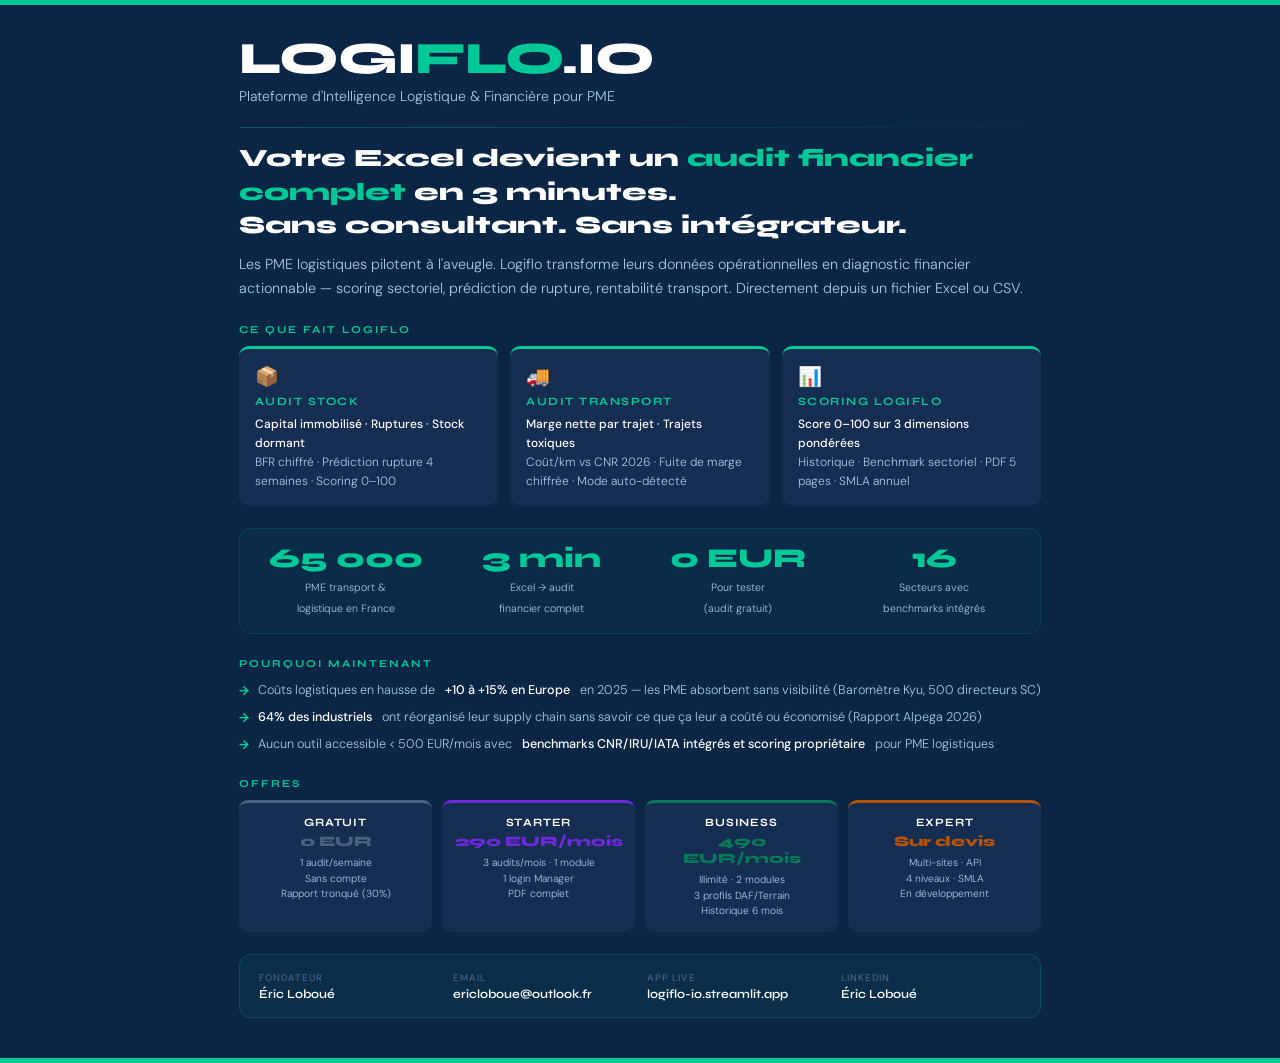
==== index.html @ 4c6eebfb "Create index.html" ====
<!DOCTYPE html>
<html lang="fr">
<head>
<meta charset="UTF-8">
<meta name="viewport" content="width=device-width, initial-scale=1.0">
<title>Logiflo.io — Intelligence Logistique pour PME</title>
<link href="https://fonts.googleapis.com/css2?family=Syne:wght@400;600;700;800&family=DM+Sans:wght@300;400;500&display=swap" rel="stylesheet">
<style>
*,*::before,*::after{box-sizing:border-box;margin:0;padding:0}
:root{--navy:#0B2545;--navy3:#162d52;--green:#00C896;--slate:#4A6080;--light:#A8C8E8;--gold:#B45309;--purple:#6D28D9;--teal:#047857;--white:#fff}
html{font-size:16px;-webkit-text-size-adjust:100%}
body{font-family:'DM Sans',sans-serif;background:var(--navy);color:var(--white);overflow-x:hidden;min-height:100vh}
.topbar,.bottombar{background:var(--green);height:5px;width:100%}
.page{width:100%;max-width:860px;margin:0 auto;padding:clamp(1rem,4vw,2rem) clamp(1rem,4vw,1.8rem) clamp(1.5rem,5vw,2.5rem)}
header{display:flex;align-items:flex-start;justify-content:space-between;flex-wrap:wrap;gap:.8rem;margin-bottom:1.4rem}
.logo{font-family:'Syne',sans-serif;font-weight:800;font-size:clamp(1.8rem,6vw,2.8rem);line-height:1;letter-spacing:-1px}
.logo span{color:var(--green)}
.tagline{font-size:clamp(.72rem,2vw,.88rem);color:var(--light);margin-top:.3rem;font-weight:300}
.divider{height:1px;background:linear-gradient(90deg,var(--green),transparent);margin:.9rem 0;opacity:.35}
.hero{margin-bottom:1.4rem}
.hero h1{font-family:'Syne',sans-serif;font-weight:800;font-size:clamp(1.05rem,3vw,1.55rem);line-height:1.35;margin-bottom:.55rem}
.hero h1 em{font-style:normal;color:var(--green)}
.hero p{font-size:clamp(.78rem,1.8vw,.9rem);color:var(--light);line-height:1.7;font-weight:300}
.stitle{font-family:'Syne',sans-serif;font-weight:700;font-size:.66rem;letter-spacing:2px;text-transform:uppercase;color:var(--green);margin-bottom:.65rem}
.modules{display:grid;grid-template-columns:repeat(3,1fr);gap:.75rem;margin-bottom:1.4rem}
@media(max-width:560px){.modules{grid-template-columns:1fr}}
.mod{background:var(--navy3);border-radius:10px;padding:.9rem 1rem;border-top:3px solid var(--green);min-width:0}
.mod-icon{font-size:1.2rem;margin-bottom:.4rem;display:block}
.mod-title{font-family:'Syne',sans-serif;font-weight:700;font-size:.7rem;letter-spacing:1.5px;text-transform:uppercase;color:var(--green);margin-bottom:.4rem}
.mod-desc{font-size:.75rem;color:var(--light);line-height:1.6;font-weight:300}
.mod-desc strong{color:var(--white);font-weight:500}
.kpis{display:grid;grid-template-columns:repeat(4,1fr);gap:.6rem;margin-bottom:1.4rem;background:rgba(0,200,150,.04);border:1px solid rgba(0,200,150,.12);border-radius:12px;padding:1rem .8rem}
@media(max-width:480px){.kpis{grid-template-columns:repeat(2,1fr)}}
.kpi{text-align:center;min-width:0}
.kpi-v{font-family:'Syne',sans-serif;font-weight:800;font-size:clamp(1.1rem,3.5vw,1.7rem);color:var(--green);line-height:1;display:block;margin-bottom:.2rem}
.kpi-l{font-size:.66rem;color:var(--light);line-height:1.4;font-weight:300}
.why{margin-bottom:1.4rem}
.why-list{list-style:none;display:flex;flex-direction:column;gap:.4rem}
.why-list li{display:flex;gap:.6rem;align-items:flex-start;font-size:.79rem;color:var(--light);line-height:1.55;font-weight:300}
.why-list li::before{content:'→';color:var(--green);font-weight:700;flex-shrink:0;margin-top:.05rem}
.why-list strong{color:var(--white);font-weight:500}
.plans{display:grid;grid-template-columns:repeat(4,1fr);gap:.6rem;margin-bottom:1.4rem}
@media(max-width:560px){.plans{grid-template-columns:repeat(2,1fr)}}
.plan{background:var(--navy3);border-radius:9px;padding:.85rem .75rem;text-align:center;border-top:3px solid currentColor;min-width:0}
.plan.free{color:var(--slate)}.plan.start{color:var(--purple)}.plan.biz{color:var(--teal)}.plan.expert{color:var(--gold)}
.plan-name{font-family:'Syne',sans-serif;font-weight:700;font-size:.7rem;letter-spacing:.8px;text-transform:uppercase;color:var(--white);margin-bottom:.2rem}
.plan-price{font-family:'Syne',sans-serif;font-weight:800;font-size:clamp(.8rem,2vw,.9rem);margin-bottom:.35rem}
.plan-desc{font-size:.64rem;color:var(--light);line-height:1.5;font-weight:300}
.contact{background:rgba(0,200,150,.06);border:1px solid rgba(0,200,150,.18);border-radius:12px;padding:1rem 1.2rem;display:grid;grid-template-columns:repeat(auto-fit,minmax(140px,1fr));gap:.6rem .9rem}
.contact-label{font-size:.6rem;color:var(--slate);text-transform:uppercase;letter-spacing:1px;margin-bottom:.15rem;font-weight:500}
.contact-val{font-family:'Syne',sans-serif;font-weight:600;font-size:.77rem;color:var(--white);word-break:break-word}
.contact-val a{color:var(--white);text-decoration:none}
.contact-val a:hover{color:var(--green);text-decoration:underline}
@media print{body{background:#0B2545!important;-webkit-print-color-adjust:exact;print-color-adjust:exact}.page{padding:.8rem 1rem 1rem}.modules{grid-template-columns:repeat(3,1fr)!important}.plans{grid-template-columns:repeat(4,1fr)!important}.kpis{grid-template-columns:repeat(4,1fr)!important}}
</style>
</head>
<body>
<div class="topbar"></div>
<div class="page">
  <header>
    <div>
      <div class="logo">LOGI<span>FLO</span>.IO</div>
      <div class="tagline">Plateforme d'Intelligence Logistique &amp; Financière pour PME</div>
    </div>
  </header>
  <div class="divider"></div>
  <div class="hero">
    <h1>Votre Excel devient un <em>audit financier complet</em> en 3 minutes.<br>Sans consultant. Sans intégrateur.</h1>
    <p>Les PME logistiques pilotent à l'aveugle. Logiflo transforme leurs données opérationnelles en diagnostic financier actionnable — scoring sectoriel, prédiction de rupture, rentabilité transport. Directement depuis un fichier Excel ou CSV.</p>
  </div>
  <div class="stitle">Ce que fait Logiflo</div>
  <div class="modules">
    <div class="mod"><span class="mod-icon">📦</span><div class="mod-title">Audit Stock</div><div class="mod-desc"><strong>Capital immobilisé · Ruptures · Stock dormant</strong><br>BFR chiffré · Prédiction rupture 4 semaines · Scoring 0–100</div></div>
    <div class="mod"><span class="mod-icon">🚚</span><div class="mod-title">Audit Transport</div><div class="mod-desc"><strong>Marge nette par trajet · Trajets toxiques</strong><br>Coût/km vs CNR 2026 · Fuite de marge chiffrée · Mode auto-détecté</div></div>
    <div class="mod"><span class="mod-icon">📊</span><div class="mod-title">Scoring Logiflo</div><div class="mod-desc"><strong>Score 0–100 sur 3 dimensions pondérées</strong><br>Historique · Benchmark sectoriel · PDF 5 pages · SMLA annuel</div></div>
  </div>
  <div class="kpis">
    <div class="kpi"><span class="kpi-v">65 000</span><span class="kpi-l">PME transport &amp;<br>logistique en France</span></div>
    <div class="kpi"><span class="kpi-v">3 min</span><span class="kpi-l">Excel → audit<br>financier complet</span></div>
    <div class="kpi"><span class="kpi-v">0 EUR</span><span class="kpi-l">Pour tester<br>(audit gratuit)</span></div>
    <div class="kpi"><span class="kpi-v">16</span><span class="kpi-l">Secteurs avec<br>benchmarks intégrés</span></div>
  </div>
  <div class="why">
    <div class="stitle">Pourquoi maintenant</div>
    <ul class="why-list">
      <li>Coûts logistiques en hausse de <strong>+10 à +15% en Europe</strong> en 2025 — les PME absorbent sans visibilité (Baromètre Kyu, 500 directeurs SC)</li>
      <li><strong>64% des industriels</strong> ont réorganisé leur supply chain sans savoir ce que ça leur a coûté ou économisé (Rapport Alpega 2026)</li>
      <li>Aucun outil accessible &lt; 500 EUR/mois avec <strong>benchmarks CNR/IRU/IATA intégrés et scoring propriétaire</strong> pour PME logistiques</li>
    </ul>
  </div>
  <div class="stitle">Offres</div>
  <div class="plans">
    <div class="plan free"><div class="plan-name">Gratuit</div><div class="plan-price">0 EUR</div><div class="plan-desc">1 audit/semaine<br>Sans compte<br>Rapport tronqué (30%)</div></div>
    <div class="plan start"><div class="plan-name">Starter</div><div class="plan-price">290 EUR/mois</div><div class="plan-desc">3 audits/mois · 1 module<br>1 login Manager<br>PDF complet</div></div>
    <div class="plan biz"><div class="plan-name">Business</div><div class="plan-price">490 EUR/mois</div><div class="plan-desc">Illimité · 2 modules<br>3 profils DAF/Terrain<br>Historique 6 mois</div></div>
    <div class="plan expert"><div class="plan-name">Expert</div><div class="plan-price">Sur devis</div><div class="plan-desc">Multi-sites · API<br>4 niveaux · SMLA<br>En développement</div></div>
  </div>
  <div class="contact">
    <div><div class="contact-label">Fondateur</div><div class="contact-val">Éric Loboué</div></div>
    <div><div class="contact-label">Email</div><div class="contact-val"><a href="mailto:ericloboue@outlook.fr">ericloboue@outlook.fr</a></div></div>
    <div><div class="contact-label">App live</div><div class="contact-val"><a href="https://logiflo-io.streamlit.app" target="_blank">logiflo-io.streamlit.app</a></div></div>
    <div><div class="contact-label">LinkedIn</div><div class="contact-val"><a href="https://linkedin.com/in/ericloboue" target="_blank">Éric Loboué</a></div></div>
  </div>
</div>
<div class="bottombar"></div>
</body>
</html>
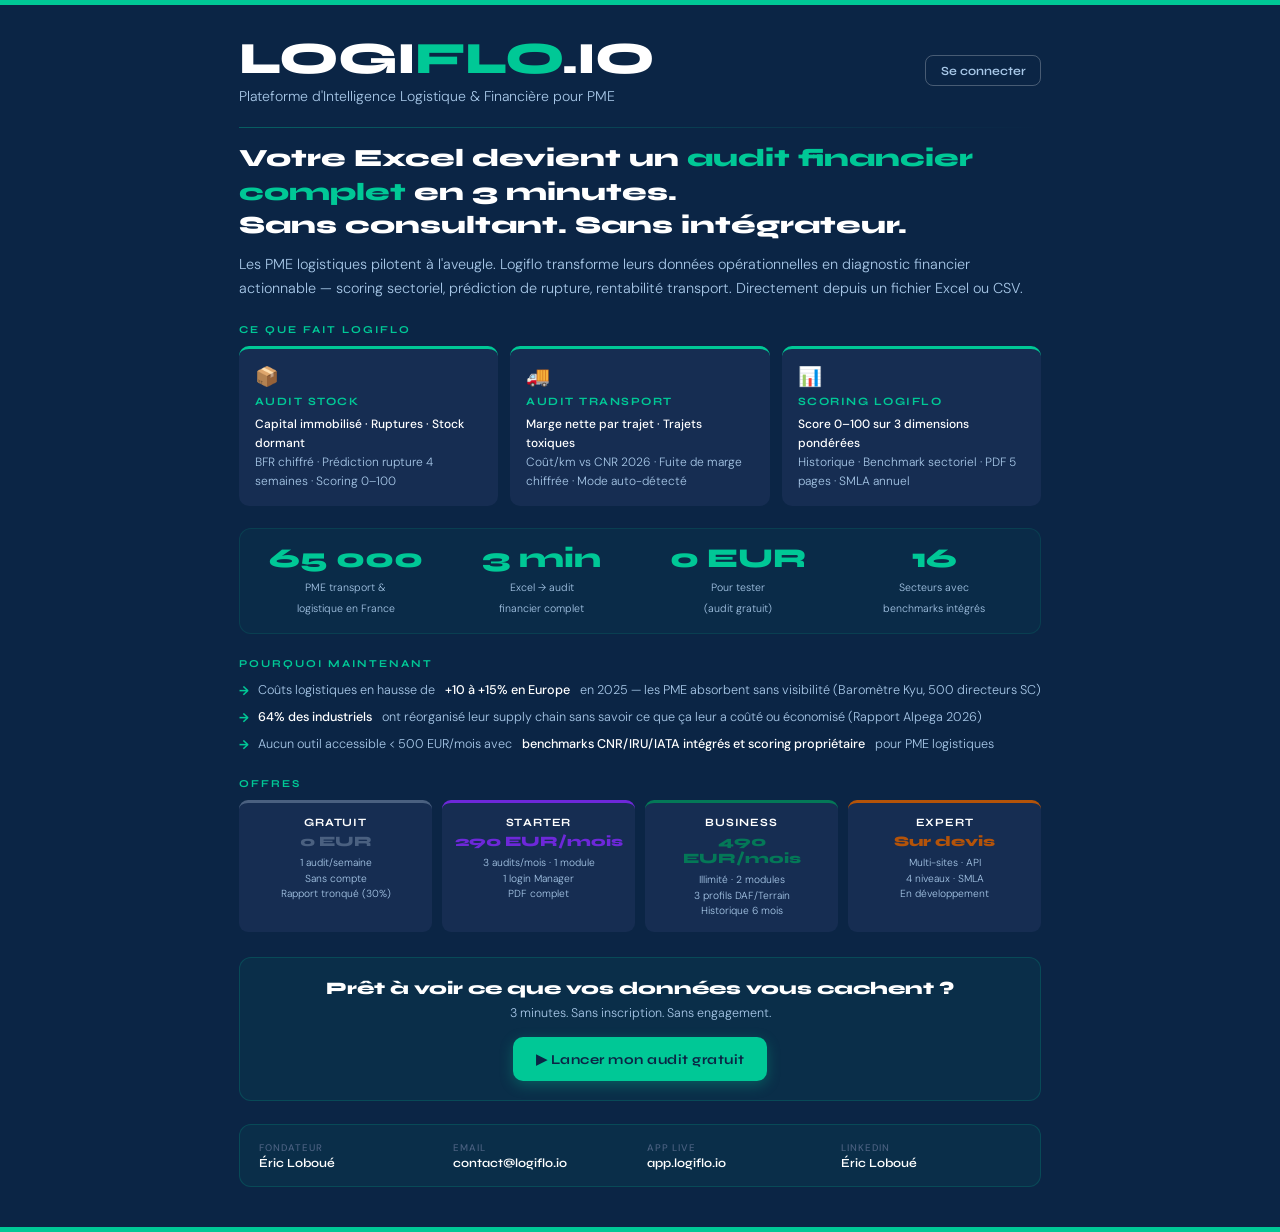
==== commit ca528bbc: "Update index.html" ====
--- a/index.html
+++ b/index.html
@@ -12,15 +12,21 @@
 body{font-family:'DM Sans',sans-serif;background:var(--navy);color:var(--white);overflow-x:hidden;min-height:100vh}
 .topbar,.bottombar{background:var(--green);height:5px;width:100%}
 .page{width:100%;max-width:860px;margin:0 auto;padding:clamp(1rem,4vw,2rem) clamp(1rem,4vw,1.8rem) clamp(1.5rem,5vw,2.5rem)}
-header{display:flex;align-items:flex-start;justify-content:space-between;flex-wrap:wrap;gap:.8rem;margin-bottom:1.4rem}
+header{display:flex;align-items:center;justify-content:space-between;flex-wrap:wrap;gap:.8rem;margin-bottom:1.4rem}
+.logo-block{display:flex;flex-direction:column}
 .logo{font-family:'Syne',sans-serif;font-weight:800;font-size:clamp(1.8rem,6vw,2.8rem);line-height:1;letter-spacing:-1px}
 .logo span{color:var(--green)}
 .tagline{font-size:clamp(.72rem,2vw,.88rem);color:var(--light);margin-top:.3rem;font-weight:300}
+.login-link{font-family:'Syne',sans-serif;font-weight:600;font-size:.78rem;color:var(--light);text-decoration:none;padding:.45rem .9rem;border:1px solid rgba(255,255,255,.25);border-radius:8px;transition:all .2s;white-space:nowrap;flex-shrink:0}
+.login-link:hover{background:var(--white);color:var(--navy);border-color:var(--white)}
 .divider{height:1px;background:linear-gradient(90deg,var(--green),transparent);margin:.9rem 0;opacity:.35}
 .hero{margin-bottom:1.4rem}
 .hero h1{font-family:'Syne',sans-serif;font-weight:800;font-size:clamp(1.05rem,3vw,1.55rem);line-height:1.35;margin-bottom:.55rem}
 .hero h1 em{font-style:normal;color:var(--green)}
 .hero p{font-size:clamp(.78rem,1.8vw,.9rem);color:var(--light);line-height:1.7;font-weight:300}
+.cta-btn{padding:.85rem 1.4rem;border-radius:10px;font-family:'Syne',sans-serif;font-weight:700;font-size:.85rem;text-align:center;text-decoration:none;letter-spacing:.5px;transition:transform .2s,box-shadow .2s;display:inline-flex;align-items:center;justify-content:center;gap:.4rem}
+.cta-primary{background:var(--green);color:var(--navy);box-shadow:0 4px 14px rgba(0,200,150,.3)}
+.cta-primary:hover{transform:translateY(-2px);box-shadow:0 6px 20px rgba(0,200,150,.45)}
 .stitle{font-family:'Syne',sans-serif;font-weight:700;font-size:.66rem;letter-spacing:2px;text-transform:uppercase;color:var(--green);margin-bottom:.65rem}
 .modules{display:grid;grid-template-columns:repeat(3,1fr);gap:.75rem;margin-bottom:1.4rem}
 @media(max-width:560px){.modules{grid-template-columns:1fr}}
@@ -46,22 +52,26 @@
 .plan-name{font-family:'Syne',sans-serif;font-weight:700;font-size:.7rem;letter-spacing:.8px;text-transform:uppercase;color:var(--white);margin-bottom:.2rem}
 .plan-price{font-family:'Syne',sans-serif;font-weight:800;font-size:clamp(.8rem,2vw,.9rem);margin-bottom:.35rem}
 .plan-desc{font-size:.64rem;color:var(--light);line-height:1.5;font-weight:300}
+.cta-bottom{text-align:center;margin:1.6rem 0 1.4rem;padding:1.2rem;background:rgba(0,200,150,.06);border:1px solid rgba(0,200,150,.18);border-radius:12px}
+.cta-bottom-title{font-family:'Syne',sans-serif;font-weight:800;font-size:1.1rem;color:var(--white);margin-bottom:.4rem}
+.cta-bottom-sub{font-size:.78rem;color:var(--light);margin-bottom:1rem;font-weight:300}
 .contact{background:rgba(0,200,150,.06);border:1px solid rgba(0,200,150,.18);border-radius:12px;padding:1rem 1.2rem;display:grid;grid-template-columns:repeat(auto-fit,minmax(140px,1fr));gap:.6rem .9rem}
 .contact-label{font-size:.6rem;color:var(--slate);text-transform:uppercase;letter-spacing:1px;margin-bottom:.15rem;font-weight:500}
 .contact-val{font-family:'Syne',sans-serif;font-weight:600;font-size:.77rem;color:var(--white);word-break:break-word}
 .contact-val a{color:var(--white);text-decoration:none}
 .contact-val a:hover{color:var(--green);text-decoration:underline}
-@media print{body{background:#0B2545!important;-webkit-print-color-adjust:exact;print-color-adjust:exact}.page{padding:.8rem 1rem 1rem}.modules{grid-template-columns:repeat(3,1fr)!important}.plans{grid-template-columns:repeat(4,1fr)!important}.kpis{grid-template-columns:repeat(4,1fr)!important}}
+@media print{body{background:#0B2545!important;-webkit-print-color-adjust:exact;print-color-adjust:exact}.page{padding:.8rem 1rem 1rem}.cta-bottom,.login-link{display:none}.modules{grid-template-columns:repeat(3,1fr)!important}.plans{grid-template-columns:repeat(4,1fr)!important}.kpis{grid-template-columns:repeat(4,1fr)!important}}
 </style>
 </head>
 <body>
 <div class="topbar"></div>
 <div class="page">
   <header>
-    <div>
+    <div class="logo-block">
       <div class="logo">LOGI<span>FLO</span>.IO</div>
       <div class="tagline">Plateforme d'Intelligence Logistique &amp; Financière pour PME</div>
     </div>
+    <a href="https://app.logiflo.io" class="login-link">Se connecter</a>
   </header>
   <div class="divider"></div>
   <div class="hero">
@@ -95,10 +105,15 @@
     <div class="plan biz"><div class="plan-name">Business</div><div class="plan-price">490 EUR/mois</div><div class="plan-desc">Illimité · 2 modules<br>3 profils DAF/Terrain<br>Historique 6 mois</div></div>
     <div class="plan expert"><div class="plan-name">Expert</div><div class="plan-price">Sur devis</div><div class="plan-desc">Multi-sites · API<br>4 niveaux · SMLA<br>En développement</div></div>
   </div>
+  <div class="cta-bottom">
+    <div class="cta-bottom-title">Prêt à voir ce que vos données vous cachent ?</div>
+    <div class="cta-bottom-sub">3 minutes. Sans inscription. Sans engagement.</div>
+    <a href="https://app.logiflo.io/?page=audit_gratuit" class="cta-btn cta-primary" style="display:inline-flex;min-width:240px;">▶ Lancer mon audit gratuit</a>
+  </div>
   <div class="contact">
     <div><div class="contact-label">Fondateur</div><div class="contact-val">Éric Loboué</div></div>
-    <div><div class="contact-label">Email</div><div class="contact-val"><a href="mailto:ericloboue@outlook.fr">ericloboue@outlook.fr</a></div></div>
-    <div><div class="contact-label">App live</div><div class="contact-val"><a href="https://logiflo-io.streamlit.app" target="_blank">logiflo-io.streamlit.app</a></div></div>
+    <div><div class="contact-label">Email</div><div class="contact-val"><a href="mailto:contact@logiflo.io">contact@logiflo.io</a></div></div>
+    <div><div class="contact-label">App live</div><div class="contact-val"><a href="https://app.logiflo.io" target="_blank">app.logiflo.io</a></div></div>
     <div><div class="contact-label">LinkedIn</div><div class="contact-val"><a href="https://linkedin.com/in/ericloboue" target="_blank">Éric Loboué</a></div></div>
   </div>
 </div>
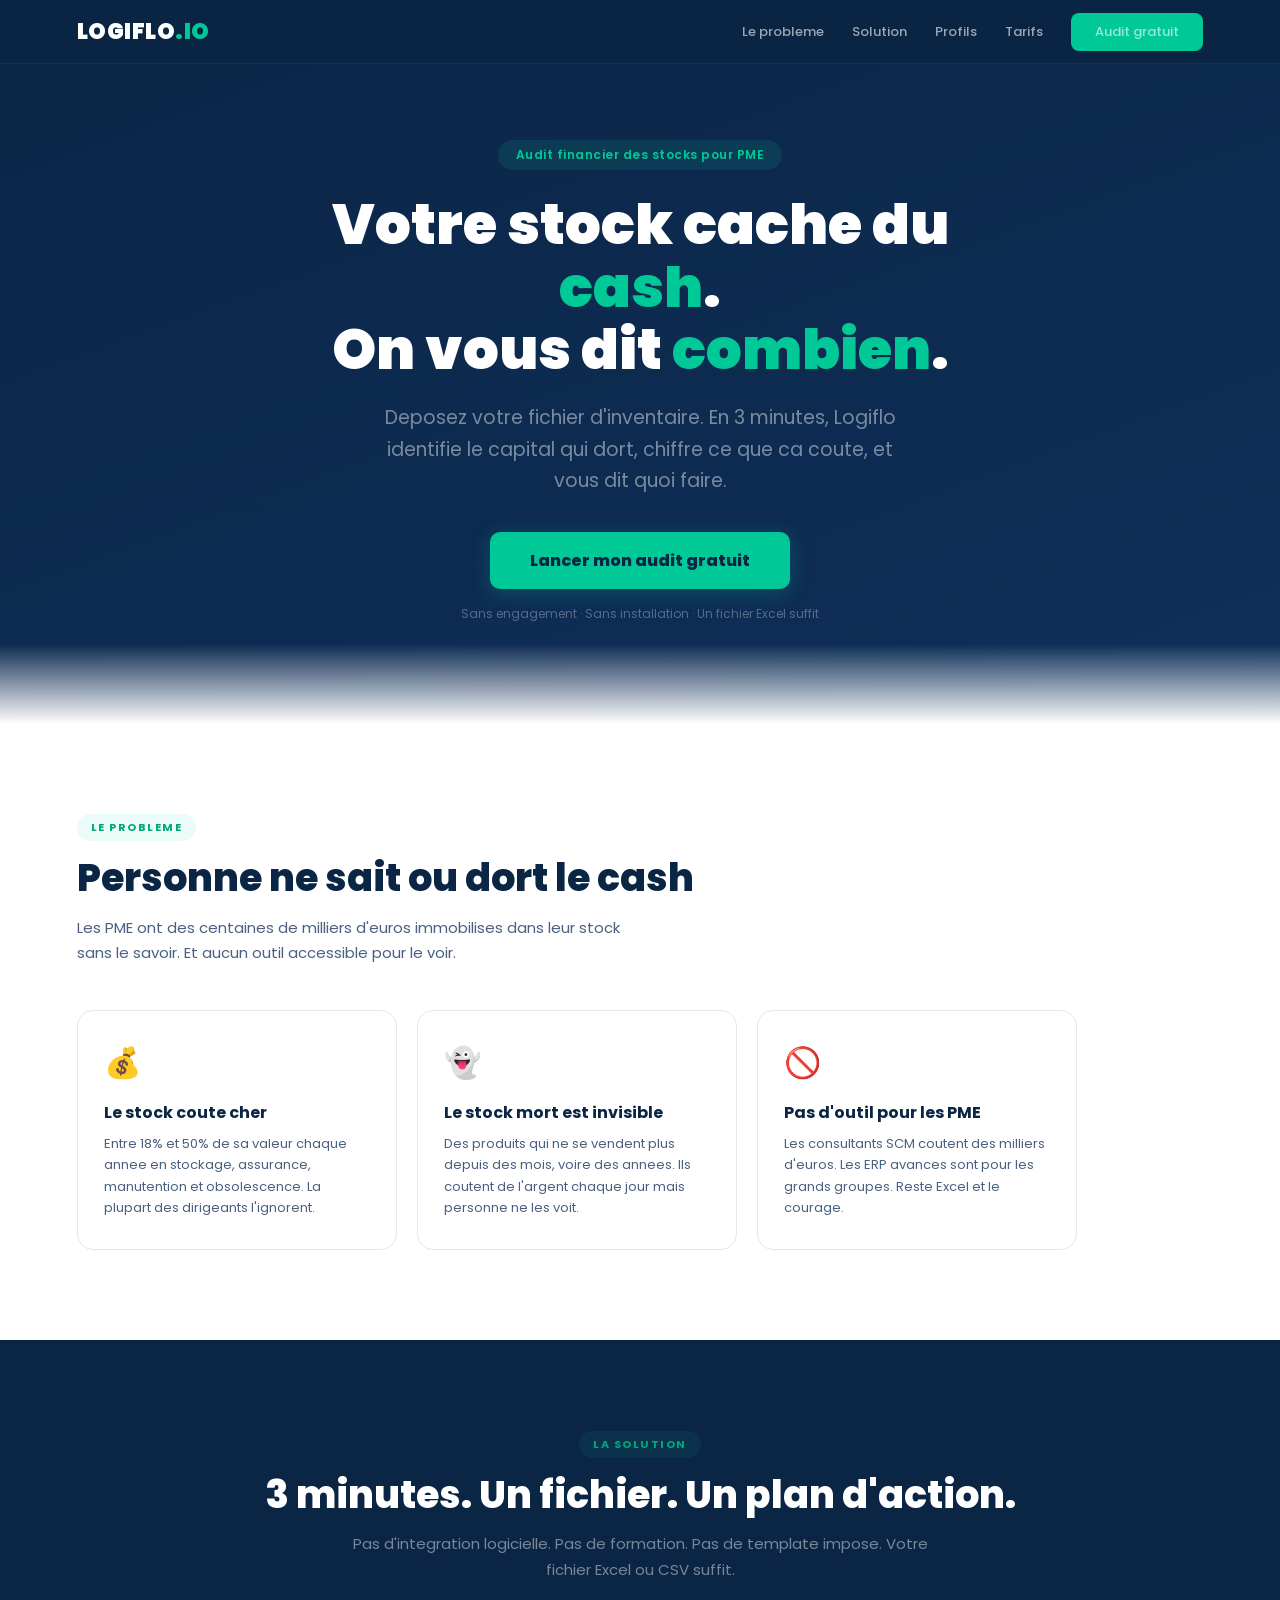
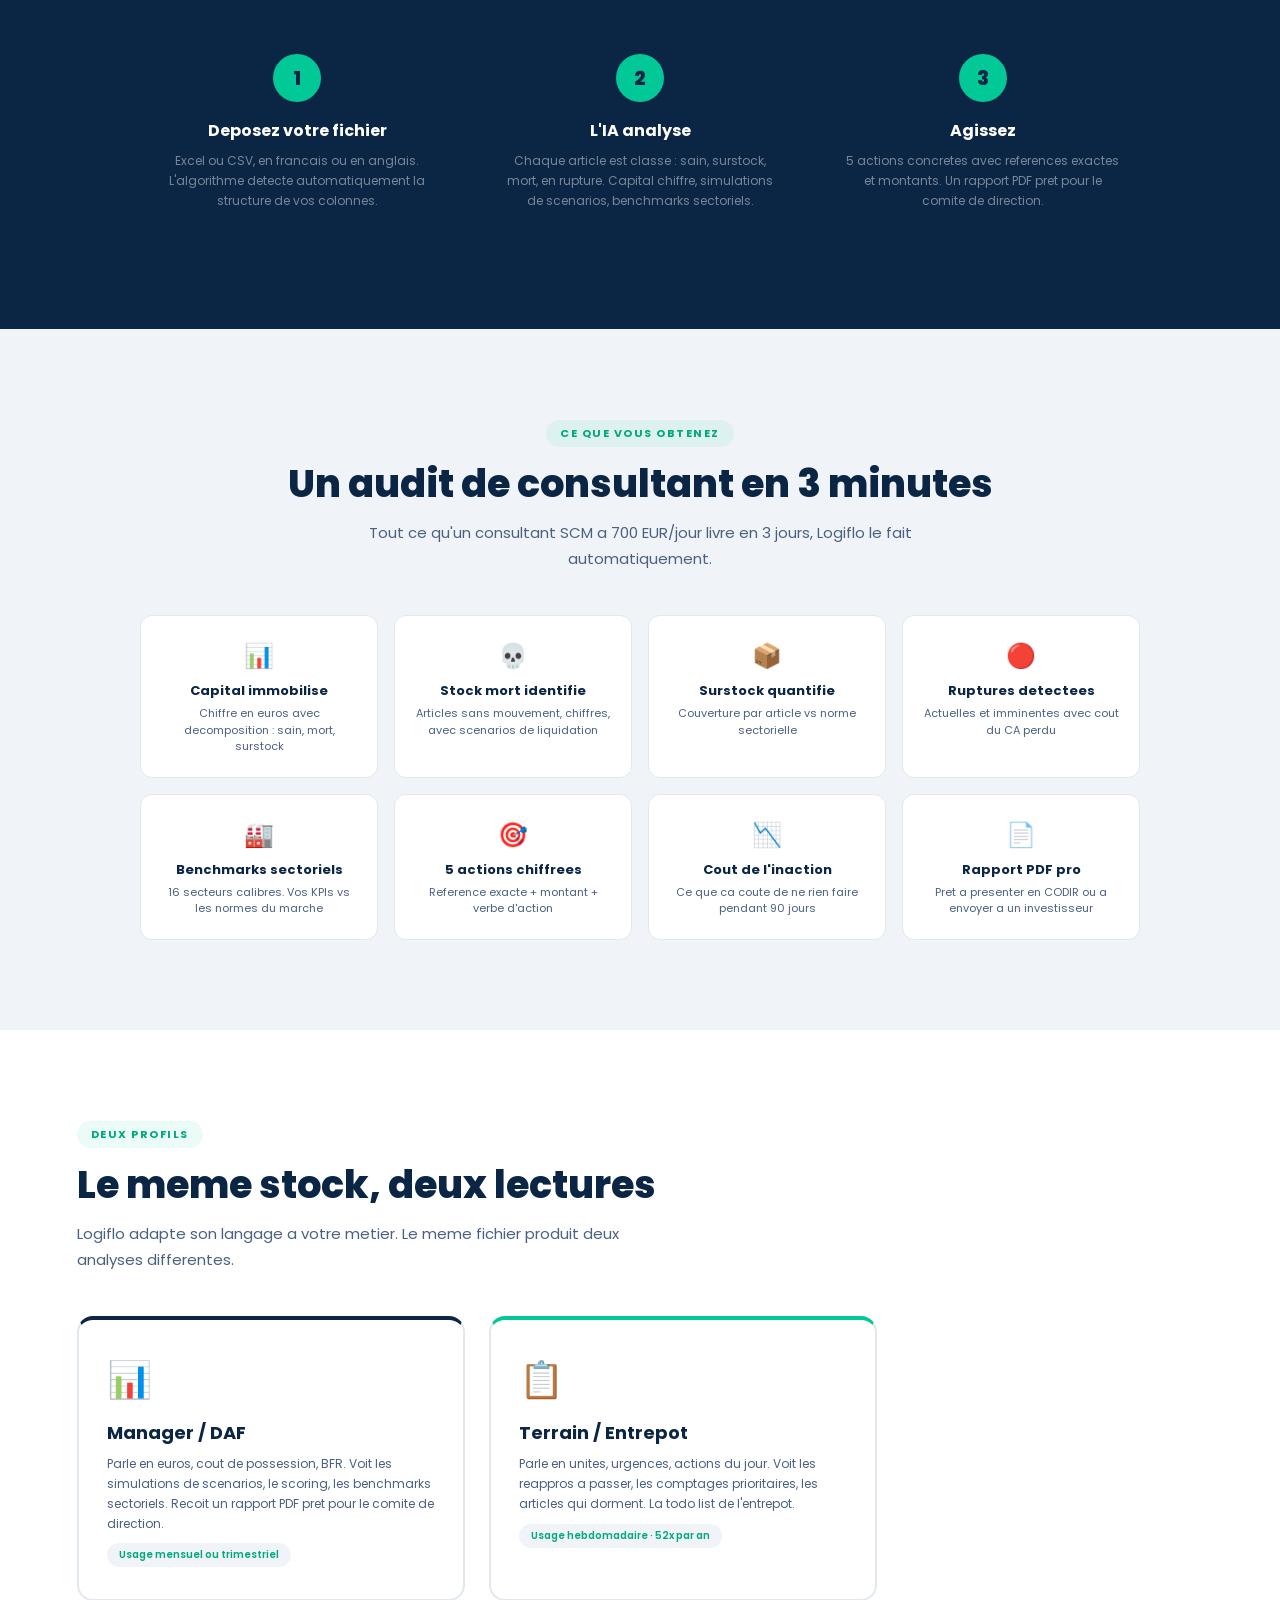
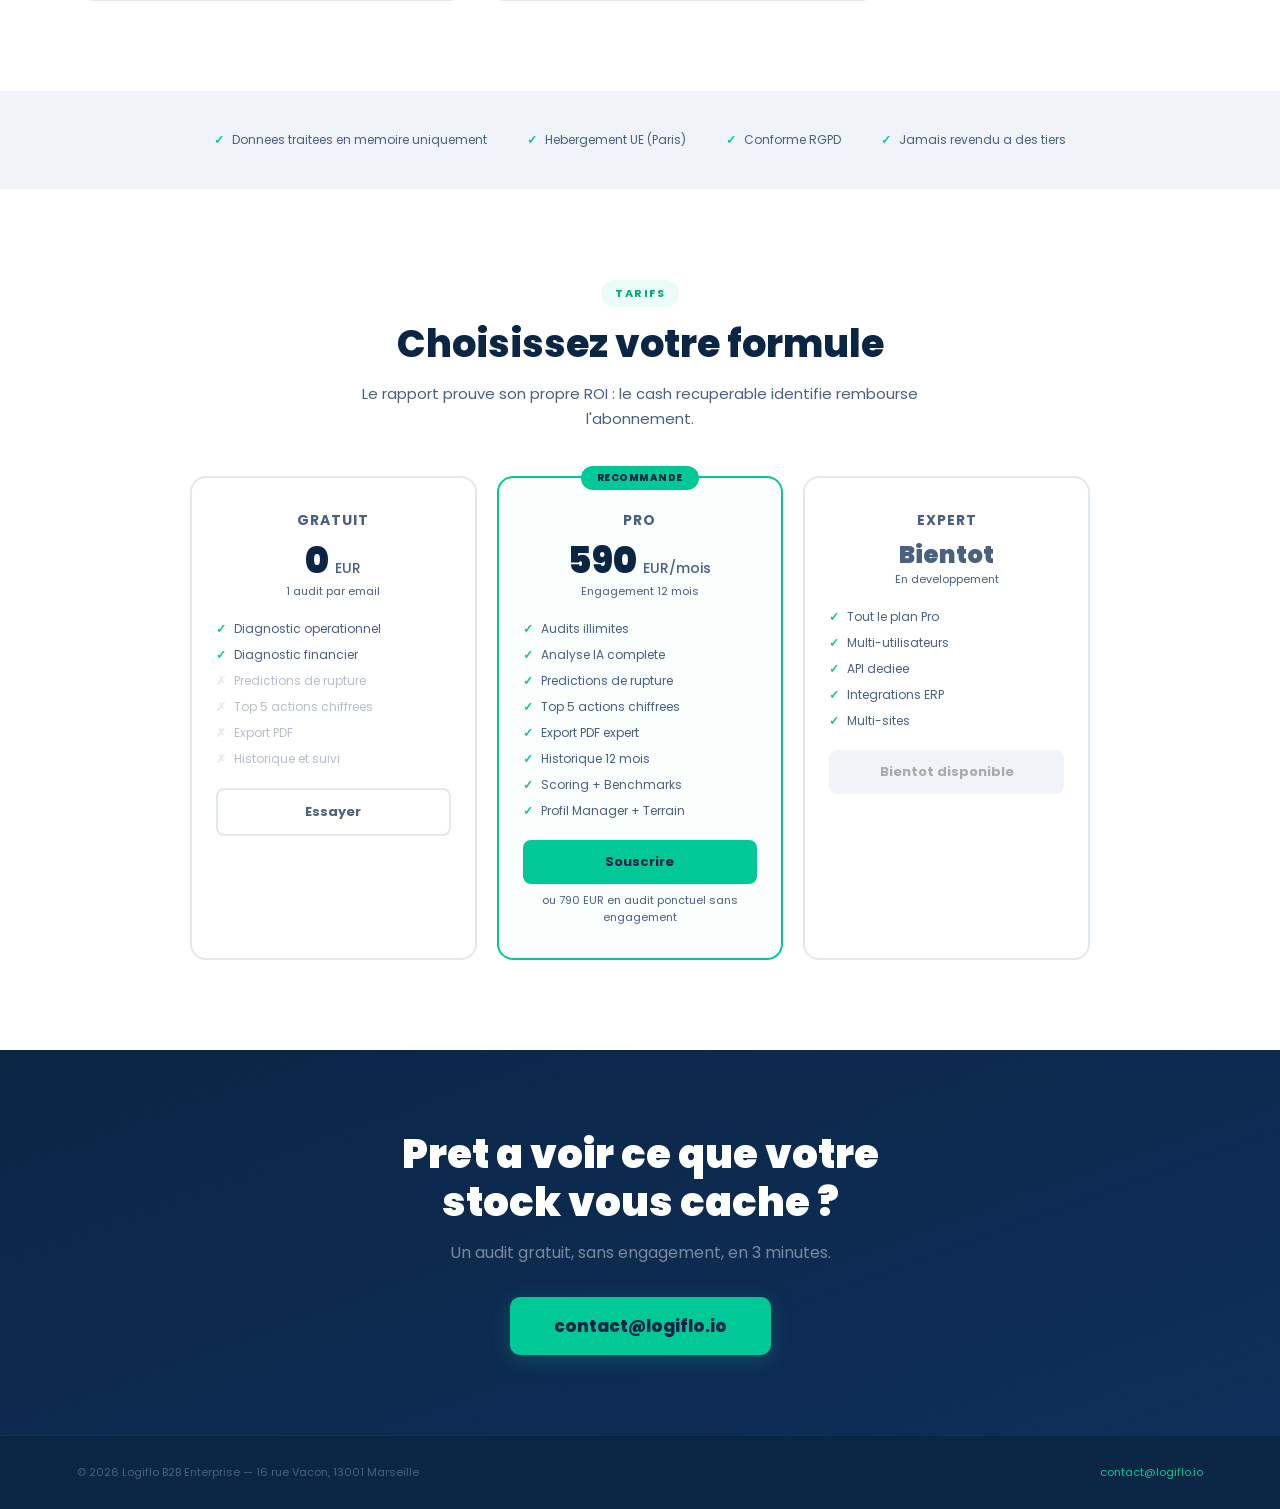
==== commit fcda5388: "Update index.html" ====
--- a/index.html
+++ b/index.html
@@ -2,121 +2,307 @@
 <html lang="fr">
 <head>
 <meta charset="UTF-8">
-<meta name="viewport" content="width=device-width, initial-scale=1.0">
-<title>Logiflo.io — Intelligence Logistique pour PME</title>
-<link href="https://fonts.googleapis.com/css2?family=Syne:wght@400;600;700;800&family=DM+Sans:wght@300;400;500&display=swap" rel="stylesheet">
+<meta name="viewport" content="width=device-width,initial-scale=1.0">
+<title>Logiflo.io — Votre stock cache du cash</title>
+<meta name="description" content="Logiflo transforme votre fichier d'inventaire en audit financier. 3 minutes, sans integration, sans consultant.">
+<link rel="icon" href="data:image/svg+xml,<svg xmlns='http://www.w3.org/2000/svg' viewBox='0 0 100 100'><text y='.9em' font-size='90'>📦</text></svg>">
 <style>
-*,*::before,*::after{box-sizing:border-box;margin:0;padding:0}
-:root{--navy:#0B2545;--navy3:#162d52;--green:#00C896;--slate:#4A6080;--light:#A8C8E8;--gold:#B45309;--purple:#6D28D9;--teal:#047857;--white:#fff}
-html{font-size:16px;-webkit-text-size-adjust:100%}
-body{font-family:'DM Sans',sans-serif;background:var(--navy);color:var(--white);overflow-x:hidden;min-height:100vh}
-.topbar,.bottombar{background:var(--green);height:5px;width:100%}
-.page{width:100%;max-width:860px;margin:0 auto;padding:clamp(1rem,4vw,2rem) clamp(1rem,4vw,1.8rem) clamp(1.5rem,5vw,2.5rem)}
-header{display:flex;align-items:center;justify-content:space-between;flex-wrap:wrap;gap:.8rem;margin-bottom:1.4rem}
-.logo-block{display:flex;flex-direction:column}
-.logo{font-family:'Syne',sans-serif;font-weight:800;font-size:clamp(1.8rem,6vw,2.8rem);line-height:1;letter-spacing:-1px}
-.logo span{color:var(--green)}
-.tagline{font-size:clamp(.72rem,2vw,.88rem);color:var(--light);margin-top:.3rem;font-weight:300}
-.login-link{font-family:'Syne',sans-serif;font-weight:600;font-size:.78rem;color:var(--light);text-decoration:none;padding:.45rem .9rem;border:1px solid rgba(255,255,255,.25);border-radius:8px;transition:all .2s;white-space:nowrap;flex-shrink:0}
-.login-link:hover{background:var(--white);color:var(--navy);border-color:var(--white)}
-.divider{height:1px;background:linear-gradient(90deg,var(--green),transparent);margin:.9rem 0;opacity:.35}
-.hero{margin-bottom:1.4rem}
-.hero h1{font-family:'Syne',sans-serif;font-weight:800;font-size:clamp(1.05rem,3vw,1.55rem);line-height:1.35;margin-bottom:.55rem}
-.hero h1 em{font-style:normal;color:var(--green)}
-.hero p{font-size:clamp(.78rem,1.8vw,.9rem);color:var(--light);line-height:1.7;font-weight:300}
-.cta-btn{padding:.85rem 1.4rem;border-radius:10px;font-family:'Syne',sans-serif;font-weight:700;font-size:.85rem;text-align:center;text-decoration:none;letter-spacing:.5px;transition:transform .2s,box-shadow .2s;display:inline-flex;align-items:center;justify-content:center;gap:.4rem}
-.cta-primary{background:var(--green);color:var(--navy);box-shadow:0 4px 14px rgba(0,200,150,.3)}
-.cta-primary:hover{transform:translateY(-2px);box-shadow:0 6px 20px rgba(0,200,150,.45)}
-.stitle{font-family:'Syne',sans-serif;font-weight:700;font-size:.66rem;letter-spacing:2px;text-transform:uppercase;color:var(--green);margin-bottom:.65rem}
-.modules{display:grid;grid-template-columns:repeat(3,1fr);gap:.75rem;margin-bottom:1.4rem}
-@media(max-width:560px){.modules{grid-template-columns:1fr}}
-.mod{background:var(--navy3);border-radius:10px;padding:.9rem 1rem;border-top:3px solid var(--green);min-width:0}
-.mod-icon{font-size:1.2rem;margin-bottom:.4rem;display:block}
-.mod-title{font-family:'Syne',sans-serif;font-weight:700;font-size:.7rem;letter-spacing:1.5px;text-transform:uppercase;color:var(--green);margin-bottom:.4rem}
-.mod-desc{font-size:.75rem;color:var(--light);line-height:1.6;font-weight:300}
-.mod-desc strong{color:var(--white);font-weight:500}
-.kpis{display:grid;grid-template-columns:repeat(4,1fr);gap:.6rem;margin-bottom:1.4rem;background:rgba(0,200,150,.04);border:1px solid rgba(0,200,150,.12);border-radius:12px;padding:1rem .8rem}
-@media(max-width:480px){.kpis{grid-template-columns:repeat(2,1fr)}}
-.kpi{text-align:center;min-width:0}
-.kpi-v{font-family:'Syne',sans-serif;font-weight:800;font-size:clamp(1.1rem,3.5vw,1.7rem);color:var(--green);line-height:1;display:block;margin-bottom:.2rem}
-.kpi-l{font-size:.66rem;color:var(--light);line-height:1.4;font-weight:300}
-.why{margin-bottom:1.4rem}
-.why-list{list-style:none;display:flex;flex-direction:column;gap:.4rem}
-.why-list li{display:flex;gap:.6rem;align-items:flex-start;font-size:.79rem;color:var(--light);line-height:1.55;font-weight:300}
-.why-list li::before{content:'→';color:var(--green);font-weight:700;flex-shrink:0;margin-top:.05rem}
-.why-list strong{color:var(--white);font-weight:500}
-.plans{display:grid;grid-template-columns:repeat(4,1fr);gap:.6rem;margin-bottom:1.4rem}
-@media(max-width:560px){.plans{grid-template-columns:repeat(2,1fr)}}
-.plan{background:var(--navy3);border-radius:9px;padding:.85rem .75rem;text-align:center;border-top:3px solid currentColor;min-width:0}
-.plan.free{color:var(--slate)}.plan.start{color:var(--purple)}.plan.biz{color:var(--teal)}.plan.expert{color:var(--gold)}
-.plan-name{font-family:'Syne',sans-serif;font-weight:700;font-size:.7rem;letter-spacing:.8px;text-transform:uppercase;color:var(--white);margin-bottom:.2rem}
-.plan-price{font-family:'Syne',sans-serif;font-weight:800;font-size:clamp(.8rem,2vw,.9rem);margin-bottom:.35rem}
-.plan-desc{font-size:.64rem;color:var(--light);line-height:1.5;font-weight:300}
-.cta-bottom{text-align:center;margin:1.6rem 0 1.4rem;padding:1.2rem;background:rgba(0,200,150,.06);border:1px solid rgba(0,200,150,.18);border-radius:12px}
-.cta-bottom-title{font-family:'Syne',sans-serif;font-weight:800;font-size:1.1rem;color:var(--white);margin-bottom:.4rem}
-.cta-bottom-sub{font-size:.78rem;color:var(--light);margin-bottom:1rem;font-weight:300}
-.contact{background:rgba(0,200,150,.06);border:1px solid rgba(0,200,150,.18);border-radius:12px;padding:1rem 1.2rem;display:grid;grid-template-columns:repeat(auto-fit,minmax(140px,1fr));gap:.6rem .9rem}
-.contact-label{font-size:.6rem;color:var(--slate);text-transform:uppercase;letter-spacing:1px;margin-bottom:.15rem;font-weight:500}
-.contact-val{font-family:'Syne',sans-serif;font-weight:600;font-size:.77rem;color:var(--white);word-break:break-word}
-.contact-val a{color:var(--white);text-decoration:none}
-.contact-val a:hover{color:var(--green);text-decoration:underline}
-@media print{body{background:#0B2545!important;-webkit-print-color-adjust:exact;print-color-adjust:exact}.page{padding:.8rem 1rem 1rem}.cta-bottom,.login-link{display:none}.modules{grid-template-columns:repeat(3,1fr)!important}.plans{grid-template-columns:repeat(4,1fr)!important}.kpis{grid-template-columns:repeat(4,1fr)!important}}
+@import url('https://fonts.googleapis.com/css2?family=Poppins:wght@300;400;500;600;700;800;900&display=swap');
+:root{--n:#0B2545;--n2:#0f2f5a;--g:#00C896;--gd:#00A87A;--s:#4A6080;--l:#F0F4F8;--w:#fff;}
+*{margin:0;padding:0;box-sizing:border-box;}
+body{font-family:'Poppins',sans-serif;color:var(--n);background:var(--w);-webkit-font-smoothing:antialiased;}
+a{text-decoration:none;color:inherit;}
+img{max-width:100%;}
+
+/* NAV */
+nav{position:fixed;top:0;left:0;right:0;height:64px;background:rgba(11,37,69,0.97);backdrop-filter:blur(14px);display:flex;align-items:center;justify-content:space-between;padding:0 6%;z-index:100;border-bottom:1px solid rgba(255,255,255,0.05);}
+.nav-logo{font-size:22px;font-weight:900;color:#fff;letter-spacing:0.5px;}
+.nav-logo span{color:var(--g);}
+.nav-links{display:flex;gap:28px;align-items:center;}
+.nav-links a{font-size:13px;color:rgba(255,255,255,0.6);font-weight:500;transition:color 0.2s;}
+.nav-links a:hover{color:var(--g);}
+.nav-cta{background:var(--g);color:var(--n);padding:9px 24px;border-radius:8px;font-size:13px;font-weight:700;transition:all 0.2s;}
+.nav-cta:hover{background:var(--gd);transform:translateY(-1px);}
+@media(max-width:768px){.nav-links{display:none;}}
+
+/* HERO */
+.hero{background:linear-gradient(160deg,var(--n) 0%,var(--n2) 100%);padding:140px 6% 100px;text-align:center;position:relative;}
+.hero::after{content:'';position:absolute;bottom:-1px;left:0;right:0;height:80px;background:linear-gradient(transparent,var(--w));}
+.hero-tag{display:inline-block;background:rgba(0,200,150,0.12);color:var(--g);padding:6px 18px;border-radius:20px;font-size:12px;font-weight:600;margin-bottom:24px;letter-spacing:0.5px;}
+.hero h1{font-size:clamp(30px,5.5vw,56px);font-weight:900;color:#fff;line-height:1.12;max-width:720px;margin:0 auto 20px;}
+.hero h1 em{font-style:normal;color:var(--g);}
+.hero p{font-size:clamp(15px,2vw,19px);color:rgba(255,255,255,0.45);max-width:540px;margin:0 auto 36px;line-height:1.65;}
+.hero-btn{display:inline-block;background:var(--g);color:var(--n);padding:16px 40px;border-radius:10px;font-size:16px;font-weight:800;transition:all 0.25s;box-shadow:0 4px 20px rgba(0,200,150,0.25);}
+.hero-btn:hover{background:var(--gd);transform:translateY(-2px);box-shadow:0 8px 30px rgba(0,200,150,0.35);}
+.hero-sub{margin-top:16px;font-size:12px;color:rgba(255,255,255,0.3);}
+
+/* SECTIONS */
+section{padding:90px 6%;}
+.section-tag{display:inline-block;background:rgba(0,200,150,0.08);color:var(--gd);padding:5px 14px;border-radius:16px;font-size:11px;font-weight:700;letter-spacing:1.5px;text-transform:uppercase;margin-bottom:14px;}
+.section-title{font-size:clamp(24px,3.5vw,38px);font-weight:800;color:var(--n);margin-bottom:14px;line-height:1.2;}
+.section-sub{font-size:15px;color:var(--s);max-width:580px;line-height:1.7;margin-bottom:44px;}
+.centered{text-align:center;}.centered .section-sub{margin-left:auto;margin-right:auto;}
+
+/* CARDS */
+.grid3{display:grid;grid-template-columns:repeat(auto-fit,minmax(280px,1fr));gap:20px;max-width:1000px;}
+.centered .grid3{margin:0 auto;}
+.card{background:var(--w);border:1px solid #E2E8F0;border-radius:16px;padding:30px 26px;transition:all 0.25s;}
+.card:hover{border-color:var(--g);transform:translateY(-4px);box-shadow:0 16px 40px rgba(0,0,0,0.06);}
+.card-icon{font-size:30px;margin-bottom:14px;}
+.card h3{font-size:16px;font-weight:700;color:var(--n);margin-bottom:8px;}
+.card p{font-size:13px;color:var(--s);line-height:1.65;}
+
+/* HOW */
+.how{background:var(--n);color:#fff;}
+.how .section-title{color:#fff;}
+.how .section-sub{color:rgba(255,255,255,0.45);}
+.steps{display:flex;gap:28px;flex-wrap:wrap;max-width:1000px;margin:0 auto;}
+.step{flex:1;min-width:240px;text-align:center;padding:28px 20px;}
+.step-num{width:48px;height:48px;border-radius:50%;background:var(--g);color:var(--n);font-size:20px;font-weight:800;display:flex;align-items:center;justify-content:center;margin:0 auto 16px;}
+.step h4{font-size:16px;font-weight:700;margin-bottom:8px;}
+.step p{font-size:12px;color:rgba(255,255,255,0.45);line-height:1.65;}
+
+/* PROFILES */
+.profiles{display:grid;grid-template-columns:1fr 1fr;gap:24px;max-width:800px;}
+@media(max-width:640px){.profiles{grid-template-columns:1fr;}}
+.profile{border:2px solid #E2E8F0;border-radius:16px;padding:32px 28px;transition:all 0.2s;}
+.profile:hover{border-color:var(--g);transform:translateY(-3px);}
+.profile.mgr{border-top:4px solid var(--n);}
+.profile.ter{border-top:4px solid var(--g);}
+.profile-icon{font-size:36px;margin-bottom:12px;}
+.profile h3{font-size:18px;font-weight:700;margin-bottom:8px;}
+.profile p{font-size:12px;color:var(--s);line-height:1.65;}
+.profile-freq{display:inline-block;margin-top:10px;background:var(--l);padding:4px 12px;border-radius:12px;font-size:10px;font-weight:600;color:var(--gd);}
+
+/* WHAT YOU GET */
+.results{background:var(--l);}
+.result-grid{display:grid;grid-template-columns:repeat(auto-fit,minmax(200px,1fr));gap:16px;max-width:1000px;}
+.centered .result-grid{margin:0 auto;}
+.result-item{background:var(--w);border-radius:12px;padding:22px 20px;text-align:center;border:1px solid #E2E8F0;}
+.result-item .ri-icon{font-size:24px;margin-bottom:8px;}
+.result-item h4{font-size:13px;font-weight:700;color:var(--n);margin-bottom:4px;}
+.result-item p{font-size:11px;color:var(--s);line-height:1.5;}
+
+/* PRICING */
+.pricing{max-width:900px;margin:0 auto;}
+.plan-grid{display:grid;grid-template-columns:repeat(3,1fr);gap:20px;}
+@media(max-width:768px){.plan-grid{grid-template-columns:1fr;}}
+.plan{border:2px solid #E2E8F0;border-radius:16px;padding:32px 24px;text-align:center;position:relative;transition:all 0.2s;}
+.plan:hover{transform:translateY(-4px);box-shadow:0 12px 30px rgba(0,0,0,0.06);}
+.plan.featured{border-color:var(--g);background:rgba(0,200,150,0.02);}
+.plan-badge{position:absolute;top:-12px;left:50%;transform:translateX(-50%);background:var(--g);color:var(--n);font-size:10px;font-weight:800;padding:4px 16px;border-radius:12px;letter-spacing:0.5px;}
+.plan-name{font-size:14px;font-weight:700;color:var(--s);text-transform:uppercase;letter-spacing:1px;margin-bottom:12px;}
+.plan-price{font-size:36px;font-weight:900;color:var(--n);line-height:1;margin-bottom:4px;}
+.plan-price span{font-size:14px;font-weight:500;color:var(--s);}
+.plan-period{font-size:11px;color:var(--s);margin-bottom:20px;}
+.plan-features{text-align:left;margin-bottom:20px;}
+.plan-feature{display:flex;align-items:flex-start;gap:8px;margin-bottom:8px;font-size:12px;color:var(--s);}
+.plan-feature .check{color:var(--g);font-weight:700;flex-shrink:0;}
+.plan-feature.locked{opacity:0.4;}
+.plan-feature.locked .check{color:#ccc;}
+.plan-btn{display:block;width:100%;padding:12px;border-radius:8px;font-size:13px;font-weight:700;border:none;cursor:pointer;transition:all 0.2s;text-align:center;}
+.plan-btn.primary{background:var(--g);color:var(--n);}
+.plan-btn.primary:hover{background:var(--gd);}
+.plan-btn.outline{background:transparent;border:2px solid #E2E8F0;color:var(--s);}
+.plan-btn.disabled{background:var(--l);color:#aaa;cursor:default;}
+.plan-or{font-size:11px;color:var(--s);margin-top:8px;}
+
+/* TRUST */
+.trust-bar{background:var(--l);padding:40px 6%;text-align:center;}
+.trust-items{display:flex;justify-content:center;gap:40px;flex-wrap:wrap;}
+.trust-item{font-size:12px;color:var(--s);display:flex;align-items:center;gap:8px;}
+.trust-item .ti{color:var(--g);font-weight:700;}
+
+/* CTA */
+.cta-section{background:linear-gradient(160deg,var(--n),var(--n2));text-align:center;padding:80px 6%;}
+.cta-section h2{font-size:clamp(24px,4vw,40px);font-weight:900;color:#fff;margin-bottom:14px;line-height:1.2;}
+.cta-section p{font-size:16px;color:rgba(255,255,255,0.45);margin-bottom:32px;}
+.cta-btn{display:inline-block;background:var(--g);color:var(--n);padding:16px 44px;border-radius:10px;font-size:17px;font-weight:800;transition:all 0.25s;box-shadow:0 4px 20px rgba(0,200,150,0.25);}
+.cta-btn:hover{background:var(--gd);transform:translateY(-2px);}
+
+/* FOOTER */
+footer{background:var(--n);border-top:1px solid rgba(255,255,255,0.05);padding:28px 6%;display:flex;justify-content:space-between;align-items:center;flex-wrap:wrap;gap:12px;}
+footer p{font-size:11px;color:var(--s);}
+footer a{color:var(--g);font-size:11px;}
 </style>
 </head>
 <body>
-<div class="topbar"></div>
-<div class="page">
-  <header>
-    <div class="logo-block">
-      <div class="logo">LOGI<span>FLO</span>.IO</div>
-      <div class="tagline">Plateforme d'Intelligence Logistique &amp; Financière pour PME</div>
-    </div>
-    <a href="https://app.logiflo.io" class="login-link">Se connecter</a>
-  </header>
-  <div class="divider"></div>
-  <div class="hero">
-    <h1>Votre Excel devient un <em>audit financier complet</em> en 3 minutes.<br>Sans consultant. Sans intégrateur.</h1>
-    <p>Les PME logistiques pilotent à l'aveugle. Logiflo transforme leurs données opérationnelles en diagnostic financier actionnable — scoring sectoriel, prédiction de rupture, rentabilité transport. Directement depuis un fichier Excel ou CSV.</p>
-  </div>
-  <div class="stitle">Ce que fait Logiflo</div>
-  <div class="modules">
-    <div class="mod"><span class="mod-icon">📦</span><div class="mod-title">Audit Stock</div><div class="mod-desc"><strong>Capital immobilisé · Ruptures · Stock dormant</strong><br>BFR chiffré · Prédiction rupture 4 semaines · Scoring 0–100</div></div>
-    <div class="mod"><span class="mod-icon">🚚</span><div class="mod-title">Audit Transport</div><div class="mod-desc"><strong>Marge nette par trajet · Trajets toxiques</strong><br>Coût/km vs CNR 2026 · Fuite de marge chiffrée · Mode auto-détecté</div></div>
-    <div class="mod"><span class="mod-icon">📊</span><div class="mod-title">Scoring Logiflo</div><div class="mod-desc"><strong>Score 0–100 sur 3 dimensions pondérées</strong><br>Historique · Benchmark sectoriel · PDF 5 pages · SMLA annuel</div></div>
-  </div>
-  <div class="kpis">
-    <div class="kpi"><span class="kpi-v">65 000</span><span class="kpi-l">PME transport &amp;<br>logistique en France</span></div>
-    <div class="kpi"><span class="kpi-v">3 min</span><span class="kpi-l">Excel → audit<br>financier complet</span></div>
-    <div class="kpi"><span class="kpi-v">0 EUR</span><span class="kpi-l">Pour tester<br>(audit gratuit)</span></div>
-    <div class="kpi"><span class="kpi-v">16</span><span class="kpi-l">Secteurs avec<br>benchmarks intégrés</span></div>
-  </div>
-  <div class="why">
-    <div class="stitle">Pourquoi maintenant</div>
-    <ul class="why-list">
-      <li>Coûts logistiques en hausse de <strong>+10 à +15% en Europe</strong> en 2025 — les PME absorbent sans visibilité (Baromètre Kyu, 500 directeurs SC)</li>
-      <li><strong>64% des industriels</strong> ont réorganisé leur supply chain sans savoir ce que ça leur a coûté ou économisé (Rapport Alpega 2026)</li>
-      <li>Aucun outil accessible &lt; 500 EUR/mois avec <strong>benchmarks CNR/IRU/IATA intégrés et scoring propriétaire</strong> pour PME logistiques</li>
-    </ul>
-  </div>
-  <div class="stitle">Offres</div>
-  <div class="plans">
-    <div class="plan free"><div class="plan-name">Gratuit</div><div class="plan-price">0 EUR</div><div class="plan-desc">1 audit/semaine<br>Sans compte<br>Rapport tronqué (30%)</div></div>
-    <div class="plan start"><div class="plan-name">Starter</div><div class="plan-price">290 EUR/mois</div><div class="plan-desc">3 audits/mois · 1 module<br>1 login Manager<br>PDF complet</div></div>
-    <div class="plan biz"><div class="plan-name">Business</div><div class="plan-price">490 EUR/mois</div><div class="plan-desc">Illimité · 2 modules<br>3 profils DAF/Terrain<br>Historique 6 mois</div></div>
-    <div class="plan expert"><div class="plan-name">Expert</div><div class="plan-price">Sur devis</div><div class="plan-desc">Multi-sites · API<br>4 niveaux · SMLA<br>En développement</div></div>
-  </div>
-  <div class="cta-bottom">
-    <div class="cta-bottom-title">Prêt à voir ce que vos données vous cachent ?</div>
-    <div class="cta-bottom-sub">3 minutes. Sans inscription. Sans engagement.</div>
-    <a href="https://app.logiflo.io/?page=audit_gratuit" class="cta-btn cta-primary" style="display:inline-flex;min-width:240px;">▶ Lancer mon audit gratuit</a>
-  </div>
-  <div class="contact">
-    <div><div class="contact-label">Fondateur</div><div class="contact-val">Éric Loboué</div></div>
-    <div><div class="contact-label">Email</div><div class="contact-val"><a href="mailto:contact@logiflo.io">contact@logiflo.io</a></div></div>
-    <div><div class="contact-label">App live</div><div class="contact-val"><a href="https://app.logiflo.io" target="_blank">app.logiflo.io</a></div></div>
-    <div><div class="contact-label">LinkedIn</div><div class="contact-val"><a href="https://linkedin.com/in/ericloboue" target="_blank">Éric Loboué</a></div></div>
+
+<nav>
+  <div class="nav-logo">LOGIFLO<span>.IO</span></div>
+  <div class="nav-links">
+    <a href="#probleme">Le probleme</a>
+    <a href="#solution">Solution</a>
+    <a href="#profils">Profils</a>
+    <a href="#pricing">Tarifs</a>
+    <a href="mailto:contact@logiflo.io" class="nav-cta">Audit gratuit</a>
+  </div>
+</nav>
+
+<section class="hero">
+  <div class="hero-tag">Audit financier des stocks pour PME</div>
+  <h1>Votre stock cache du <em>cash</em>.<br>On vous dit <em>combien</em>.</h1>
+  <p>Deposez votre fichier d'inventaire. En 3 minutes, Logiflo identifie le capital qui dort, chiffre ce que ca coute, et vous dit quoi faire.</p>
+  <a href="mailto:contact@logiflo.io" class="hero-btn">Lancer mon audit gratuit</a>
+  <div class="hero-sub">Sans engagement · Sans installation · Un fichier Excel suffit</div>
+</section>
+
+<section id="probleme">
+  <div class="section-tag">Le probleme</div>
+  <div class="section-title">Personne ne sait ou dort le cash</div>
+  <div class="section-sub">Les PME ont des centaines de milliers d'euros immobilises dans leur stock sans le savoir. Et aucun outil accessible pour le voir.</div>
+  <div class="grid3">
+    <div class="card">
+      <div class="card-icon">💰</div>
+      <h3>Le stock coute cher</h3>
+      <p>Entre 18% et 50% de sa valeur chaque annee en stockage, assurance, manutention et obsolescence. La plupart des dirigeants l'ignorent.</p>
+    </div>
+    <div class="card">
+      <div class="card-icon">👻</div>
+      <h3>Le stock mort est invisible</h3>
+      <p>Des produits qui ne se vendent plus depuis des mois, voire des annees. Ils coutent de l'argent chaque jour mais personne ne les voit.</p>
+    </div>
+    <div class="card">
+      <div class="card-icon">🚫</div>
+      <h3>Pas d'outil pour les PME</h3>
+      <p>Les consultants SCM coutent des milliers d'euros. Les ERP avances sont pour les grands groupes. Reste Excel et le courage.</p>
+    </div>
+  </div>
+</section>
+
+<section id="solution" class="how centered">
+  <div class="section-tag">La solution</div>
+  <div class="section-title">3 minutes. Un fichier. Un plan d'action.</div>
+  <div class="section-sub">Pas d'integration logicielle. Pas de formation. Pas de template impose. Votre fichier Excel ou CSV suffit.</div>
+  <div class="steps">
+    <div class="step">
+      <div class="step-num">1</div>
+      <h4>Deposez votre fichier</h4>
+      <p>Excel ou CSV, en francais ou en anglais. L'algorithme detecte automatiquement la structure de vos colonnes.</p>
+    </div>
+    <div class="step">
+      <div class="step-num">2</div>
+      <h4>L'IA analyse</h4>
+      <p>Chaque article est classe : sain, surstock, mort, en rupture. Capital chiffre, simulations de scenarios, benchmarks sectoriels.</p>
+    </div>
+    <div class="step">
+      <div class="step-num">3</div>
+      <h4>Agissez</h4>
+      <p>5 actions concretes avec references exactes et montants. Un rapport PDF pret pour le comite de direction.</p>
+    </div>
+  </div>
+</section>
+
+<section class="results centered">
+  <div class="section-tag">Ce que vous obtenez</div>
+  <div class="section-title">Un audit de consultant en 3 minutes</div>
+  <div class="section-sub">Tout ce qu'un consultant SCM a 700 EUR/jour livre en 3 jours, Logiflo le fait automatiquement.</div>
+  <div class="result-grid">
+    <div class="result-item"><div class="ri-icon">📊</div><h4>Capital immobilise</h4><p>Chiffre en euros avec decomposition : sain, mort, surstock</p></div>
+    <div class="result-item"><div class="ri-icon">💀</div><h4>Stock mort identifie</h4><p>Articles sans mouvement, chiffres, avec scenarios de liquidation</p></div>
+    <div class="result-item"><div class="ri-icon">📦</div><h4>Surstock quantifie</h4><p>Couverture par article vs norme sectorielle</p></div>
+    <div class="result-item"><div class="ri-icon">🔴</div><h4>Ruptures detectees</h4><p>Actuelles et imminentes avec cout du CA perdu</p></div>
+    <div class="result-item"><div class="ri-icon">🏭</div><h4>Benchmarks sectoriels</h4><p>16 secteurs calibres. Vos KPIs vs les normes du marche</p></div>
+    <div class="result-item"><div class="ri-icon">🎯</div><h4>5 actions chiffrees</h4><p>Reference exacte + montant + verbe d'action</p></div>
+    <div class="result-item"><div class="ri-icon">📉</div><h4>Cout de l'inaction</h4><p>Ce que ca coute de ne rien faire pendant 90 jours</p></div>
+    <div class="result-item"><div class="ri-icon">📄</div><h4>Rapport PDF pro</h4><p>Pret a presenter en CODIR ou a envoyer a un investisseur</p></div>
+  </div>
+</section>
+
+<section id="profils">
+  <div class="section-tag">Deux profils</div>
+  <div class="section-title">Le meme stock, deux lectures</div>
+  <div class="section-sub">Logiflo adapte son langage a votre metier. Le meme fichier produit deux analyses differentes.</div>
+  <div class="profiles">
+    <div class="profile mgr">
+      <div class="profile-icon">📊</div>
+      <h3>Manager / DAF</h3>
+      <p>Parle en euros, cout de possession, BFR. Voit les simulations de scenarios, le scoring, les benchmarks sectoriels. Recoit un rapport PDF pret pour le comite de direction.</p>
+      <span class="profile-freq">Usage mensuel ou trimestriel</span>
+    </div>
+    <div class="profile ter">
+      <div class="profile-icon">📋</div>
+      <h3>Terrain / Entrepot</h3>
+      <p>Parle en unites, urgences, actions du jour. Voit les reappros a passer, les comptages prioritaires, les articles qui dorment. La todo list de l'entrepot.</p>
+      <span class="profile-freq">Usage hebdomadaire · 52x par an</span>
+    </div>
+  </div>
+</section>
+
+<div class="trust-bar">
+  <div class="trust-items">
+    <div class="trust-item"><span class="ti">✓</span> Donnees traitees en memoire uniquement</div>
+    <div class="trust-item"><span class="ti">✓</span> Hebergement UE (Paris)</div>
+    <div class="trust-item"><span class="ti">✓</span> Conforme RGPD</div>
+    <div class="trust-item"><span class="ti">✓</span> Jamais revendu a des tiers</div>
   </div>
 </div>
-<div class="bottombar"></div>
+
+<section id="pricing" class="centered">
+  <div class="section-tag">Tarifs</div>
+  <div class="section-title">Choisissez votre formule</div>
+  <div class="section-sub">Le rapport prouve son propre ROI : le cash recuperable identifie rembourse l'abonnement.</div>
+  <div class="pricing">
+    <div class="plan-grid">
+      <div class="plan">
+        <div class="plan-name">Gratuit</div>
+        <div class="plan-price">0 <span>EUR</span></div>
+        <div class="plan-period">1 audit par email</div>
+        <div class="plan-features">
+          <div class="plan-feature"><span class="check">✓</span> Diagnostic operationnel</div>
+          <div class="plan-feature"><span class="check">✓</span> Diagnostic financier</div>
+          <div class="plan-feature locked"><span class="check">✗</span> Predictions de rupture</div>
+          <div class="plan-feature locked"><span class="check">✗</span> Top 5 actions chiffrees</div>
+          <div class="plan-feature locked"><span class="check">✗</span> Export PDF</div>
+          <div class="plan-feature locked"><span class="check">✗</span> Historique et suivi</div>
+        </div>
+        <a href="mailto:contact@logiflo.io" class="plan-btn outline">Essayer</a>
+      </div>
+      <div class="plan featured">
+        <div class="plan-badge">RECOMMANDE</div>
+        <div class="plan-name">Pro</div>
+        <div class="plan-price">590 <span>EUR/mois</span></div>
+        <div class="plan-period">Engagement 12 mois</div>
+        <div class="plan-features">
+          <div class="plan-feature"><span class="check">✓</span> Audits illimites</div>
+          <div class="plan-feature"><span class="check">✓</span> Analyse IA complete</div>
+          <div class="plan-feature"><span class="check">✓</span> Predictions de rupture</div>
+          <div class="plan-feature"><span class="check">✓</span> Top 5 actions chiffrees</div>
+          <div class="plan-feature"><span class="check">✓</span> Export PDF expert</div>
+          <div class="plan-feature"><span class="check">✓</span> Historique 12 mois</div>
+          <div class="plan-feature"><span class="check">✓</span> Scoring + Benchmarks</div>
+          <div class="plan-feature"><span class="check">✓</span> Profil Manager + Terrain</div>
+        </div>
+        <a href="mailto:contact@logiflo.io" class="plan-btn primary">Souscrire</a>
+        <div class="plan-or">ou 790 EUR en audit ponctuel sans engagement</div>
+      </div>
+      <div class="plan">
+        <div class="plan-name">Expert</div>
+        <div class="plan-price" style="font-size:24px;color:var(--s);">Bientot</div>
+        <div class="plan-period">En developpement</div>
+        <div class="plan-features">
+          <div class="plan-feature"><span class="check">✓</span> Tout le plan Pro</div>
+          <div class="plan-feature"><span class="check">✓</span> Multi-utilisateurs</div>
+          <div class="plan-feature"><span class="check">✓</span> API dediee</div>
+          <div class="plan-feature"><span class="check">✓</span> Integrations ERP</div>
+          <div class="plan-feature"><span class="check">✓</span> Multi-sites</div>
+        </div>
+        <a href="mailto:contact@logiflo.io" class="plan-btn disabled">Bientot disponible</a>
+      </div>
+    </div>
+  </div>
+</section>
+
+<section class="cta-section">
+  <h2>Pret a voir ce que votre<br>stock vous cache ?</h2>
+  <p>Un audit gratuit, sans engagement, en 3 minutes.</p>
+  <a href="mailto:contact@logiflo.io" class="cta-btn">contact@logiflo.io</a>
+</section>
+
+<footer>
+  <p>© 2026 Logiflo B2B Enterprise — 16 rue Vacon, 13001 Marseille</p>
+  <a href="mailto:contact@logiflo.io">contact@logiflo.io</a>
+</footer>
+
 </body>
 </html>
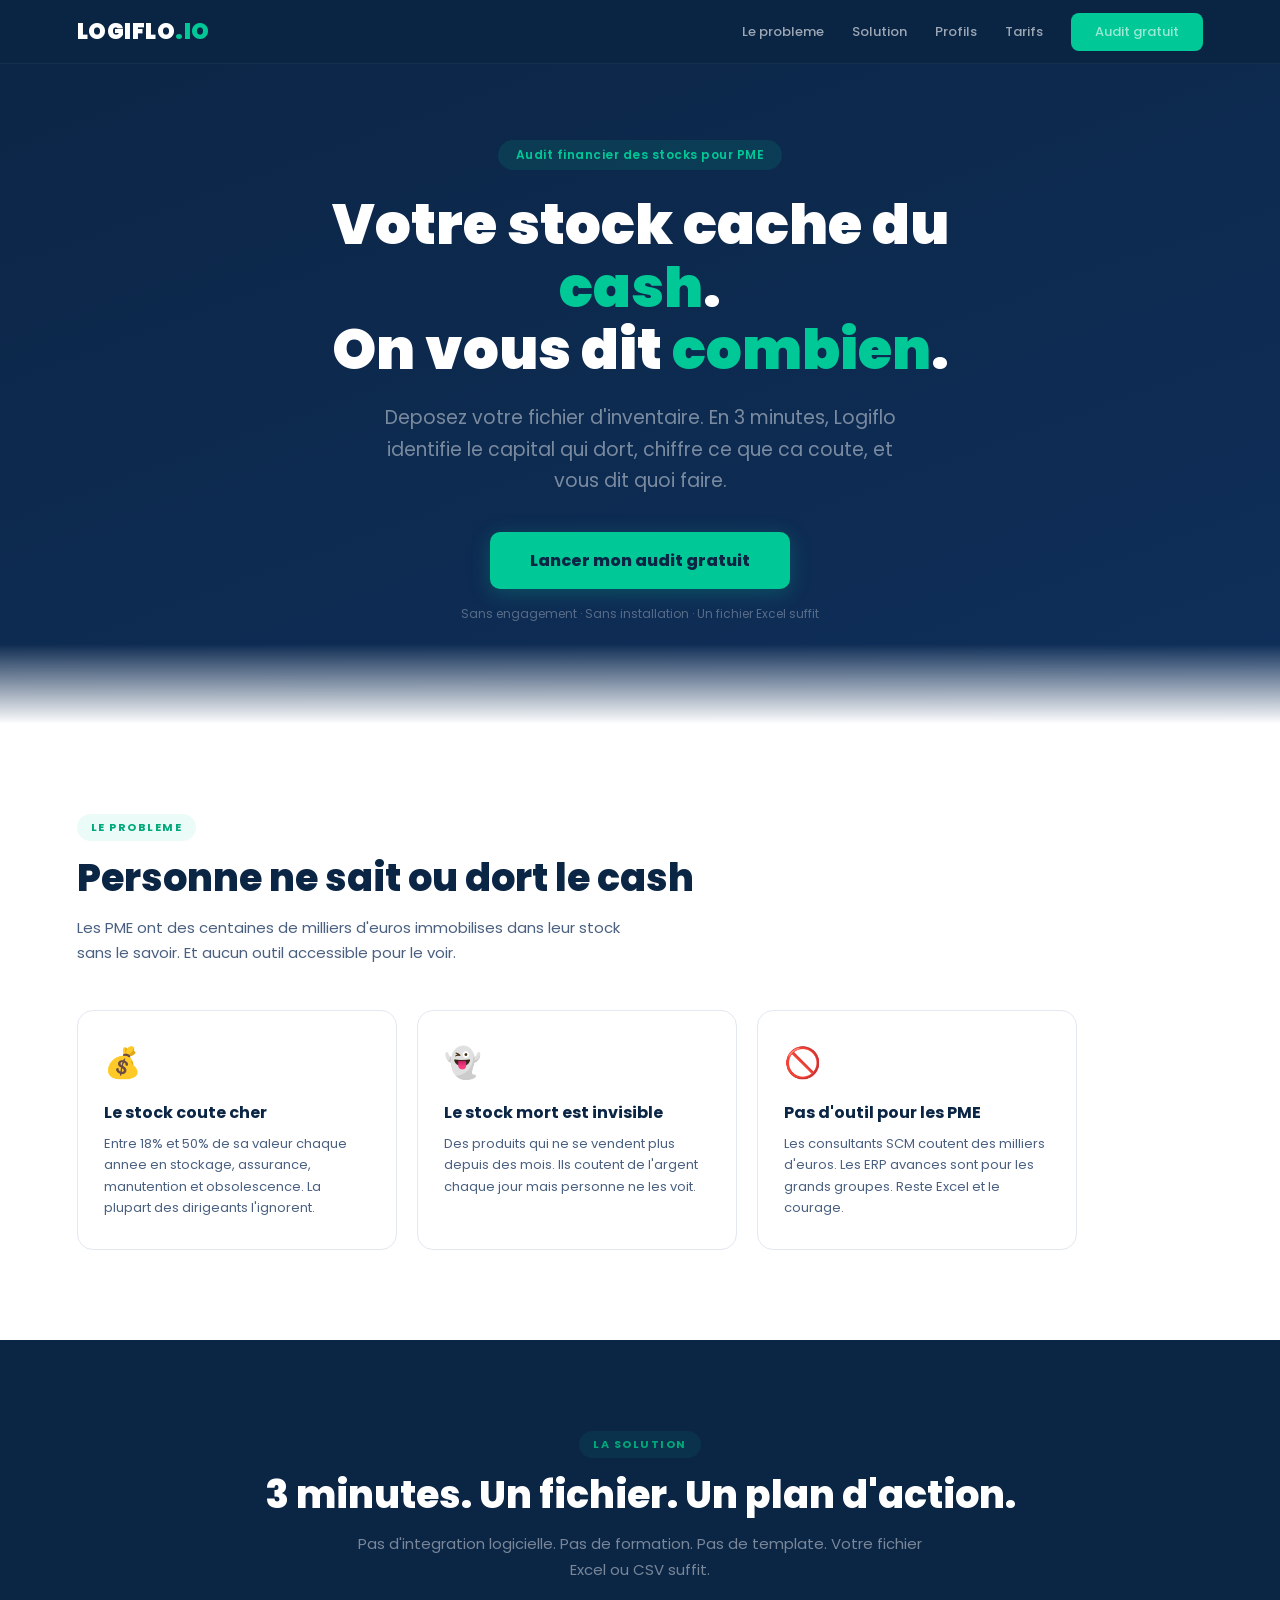
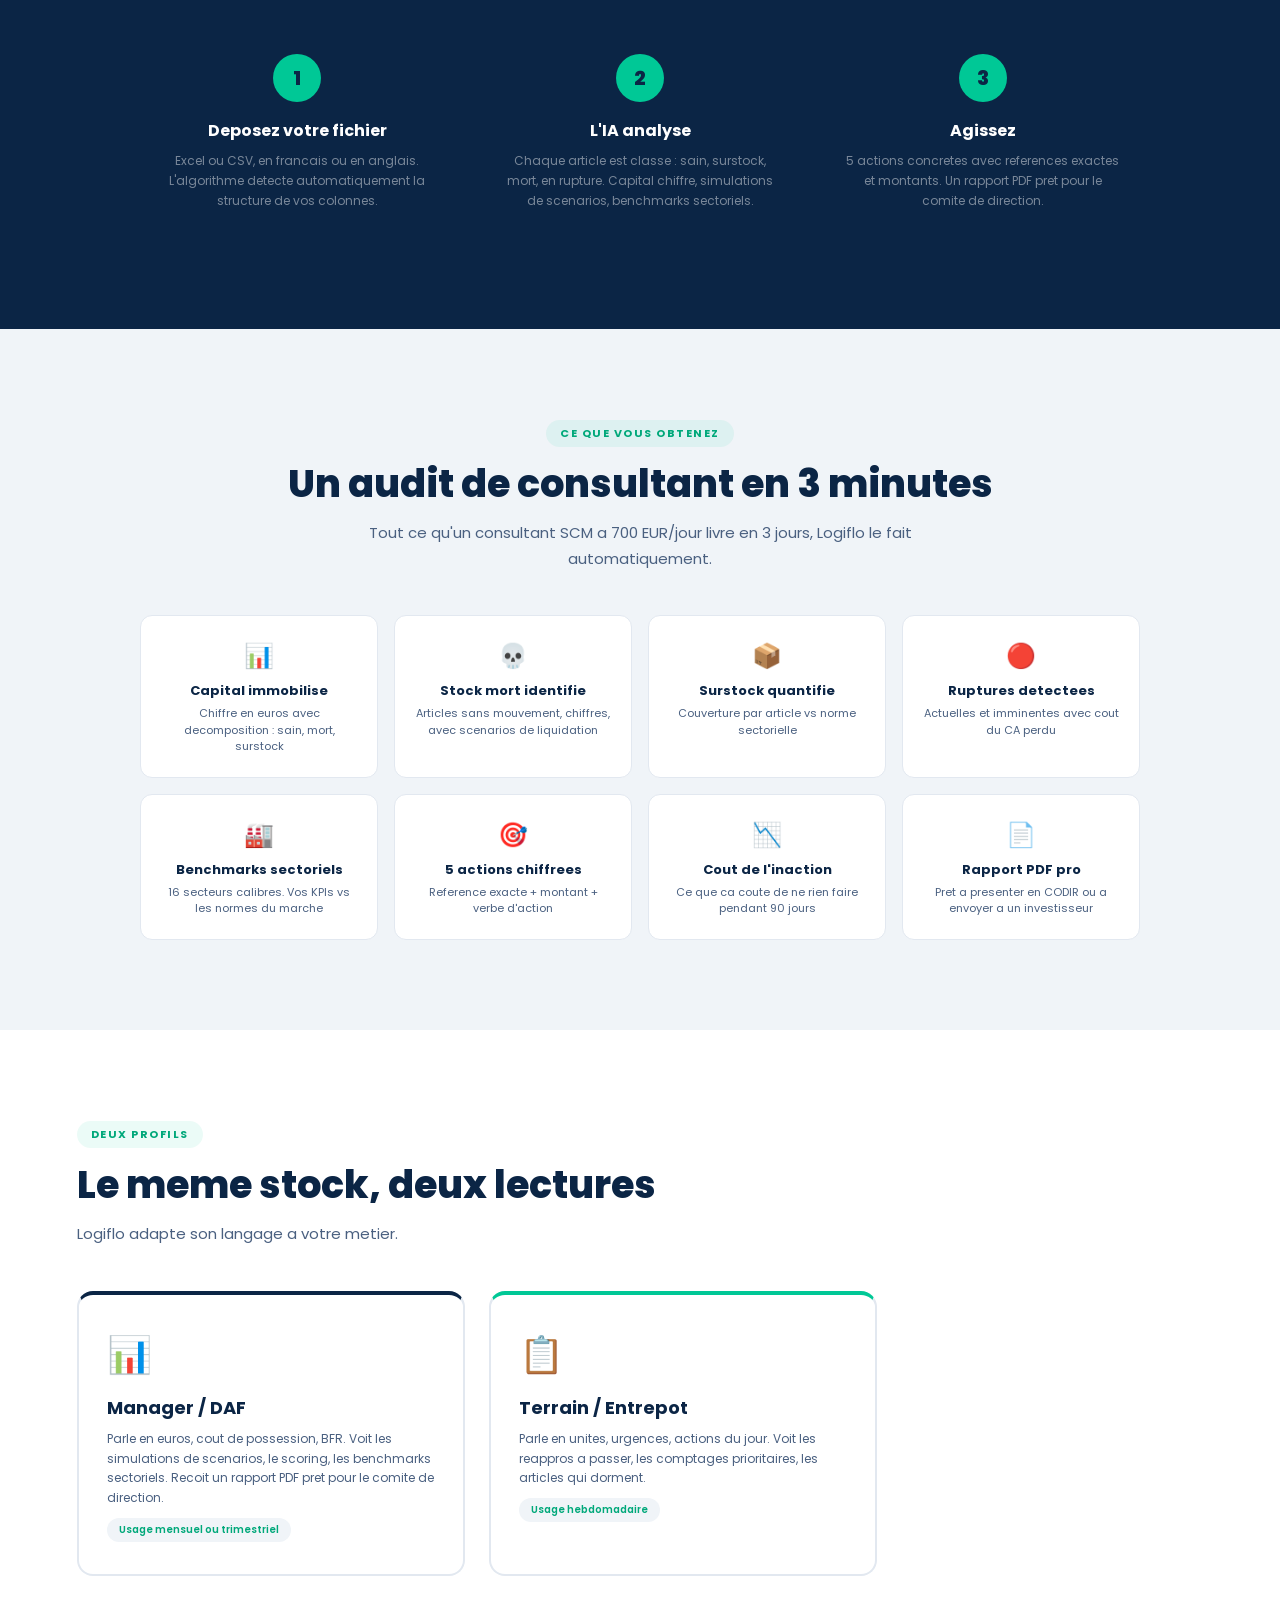
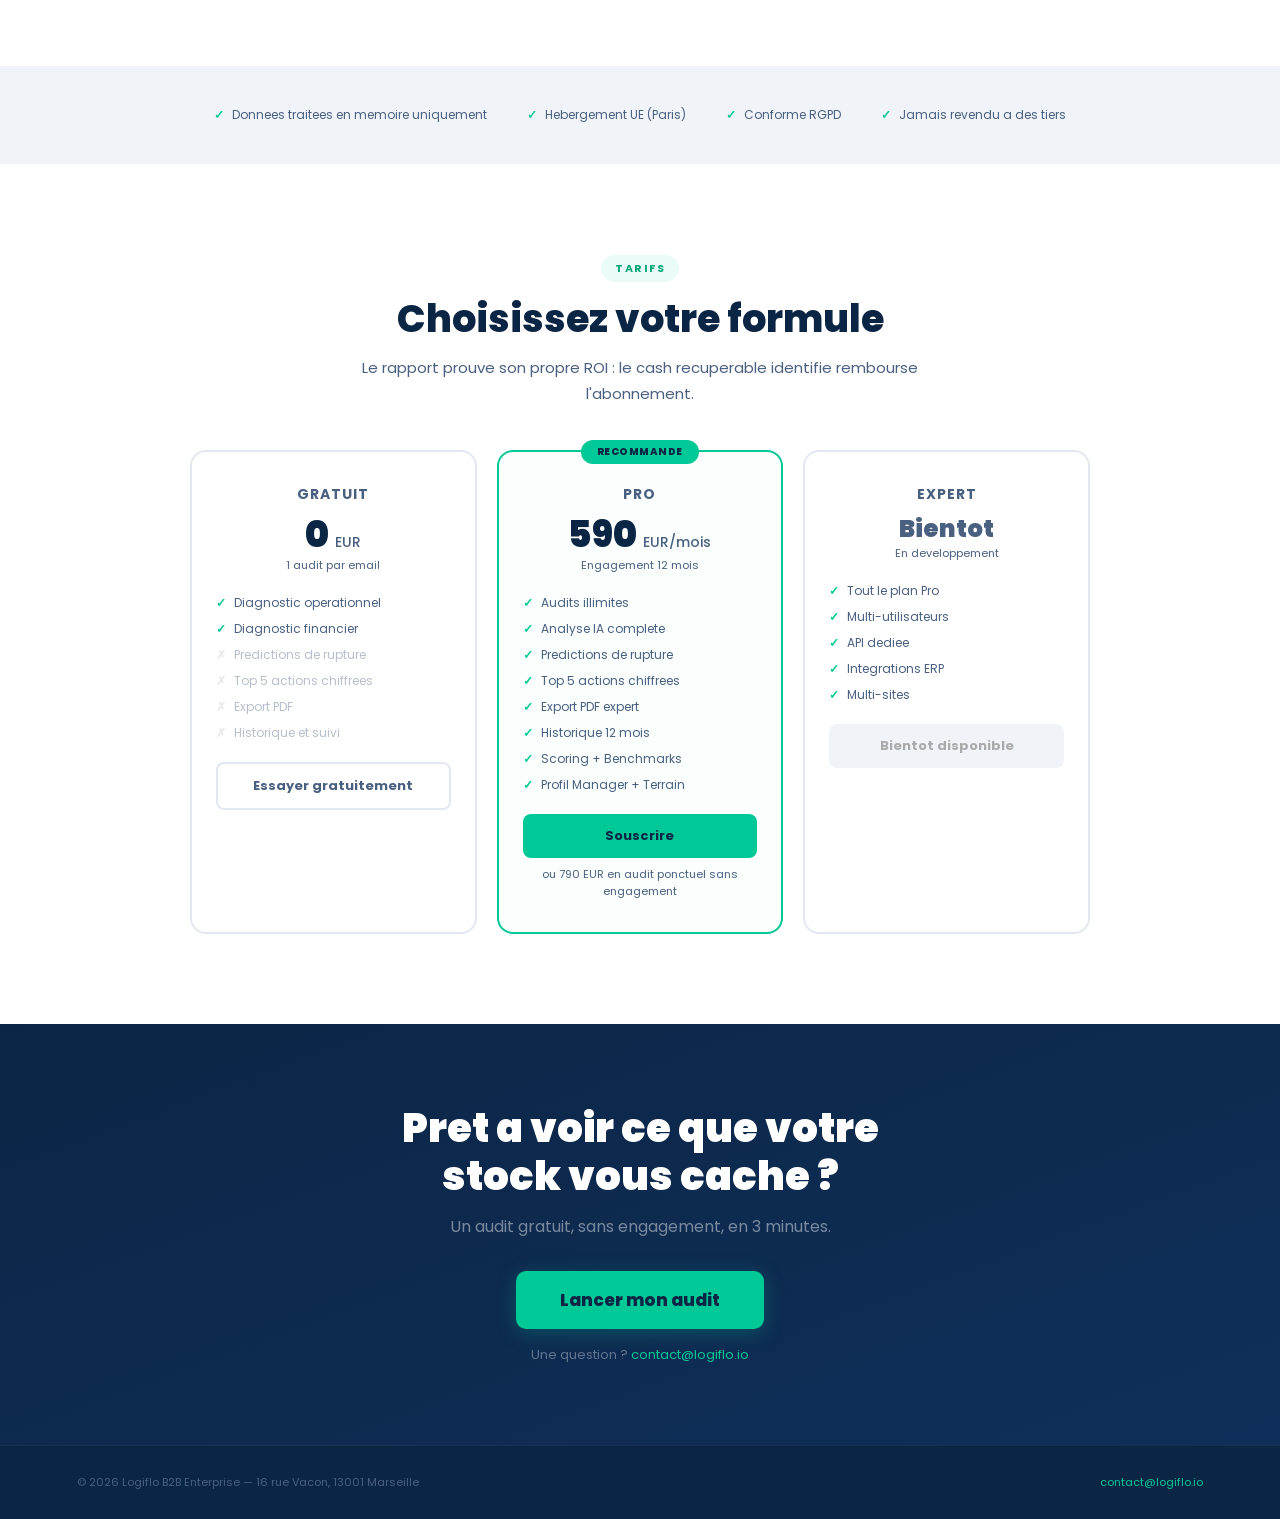
==== commit 605c9eb9: "Rename logiflo_onepager.html to index.html" ====
--- a/index.html
+++ b/index.html
@@ -3,8 +3,27 @@
 <head>
 <meta charset="UTF-8">
 <meta name="viewport" content="width=device-width,initial-scale=1.0">
-<title>Logiflo.io — Votre stock cache du cash</title>
-<meta name="description" content="Logiflo transforme votre fichier d'inventaire en audit financier. 3 minutes, sans integration, sans consultant.">
+
+<!-- SEO -->
+<title>Logiflo.io — Audit financier des stocks pour PME en 3 minutes</title>
+<meta name="description" content="Logiflo transforme votre fichier d'inventaire en audit financier. Stock mort, surstock, ruptures identifies en 3 minutes. Sans integration, sans consultant.">
+<meta name="keywords" content="audit stock, BFR, PME, supply chain, expert comptable, stock mort, surstock, tresorerie, logistique, inventaire, audit financier">
+<link rel="canonical" href="https://logiflo.io">
+
+<!-- Open Graph (LinkedIn, Facebook) -->
+<meta property="og:title" content="Logiflo.io — Votre stock cache du cash. On vous dit combien.">
+<meta property="og:description" content="Audit financier des stocks en 3 minutes. Sans integration, sans consultant. Pour PME et experts-comptables.">
+<meta property="og:url" content="https://logiflo.io">
+<meta property="og:type" content="website">
+<meta property="og:site_name" content="Logiflo.io">
+
+<!-- Twitter Card -->
+<meta name="twitter:card" content="summary_large_image">
+<meta name="twitter:title" content="Logiflo.io — Audit financier des stocks pour PME">
+<meta name="twitter:description" content="Stock mort, surstock, ruptures identifies en 3 minutes. Un fichier Excel suffit.">
+
+<!-- Google Search Console (REMPLACE content par ton code) -->
+
 <link rel="icon" href="data:image/svg+xml,<svg xmlns='http://www.w3.org/2000/svg' viewBox='0 0 100 100'><text y='.9em' font-size='90'>📦</text></svg>">
 <style>
 @import url('https://fonts.googleapis.com/css2?family=Poppins:wght@300;400;500;600;700;800;900&display=swap');
@@ -12,130 +31,82 @@
 *{margin:0;padding:0;box-sizing:border-box;}
 body{font-family:'Poppins',sans-serif;color:var(--n);background:var(--w);-webkit-font-smoothing:antialiased;}
 a{text-decoration:none;color:inherit;}
-img{max-width:100%;}
-
-/* NAV */
 nav{position:fixed;top:0;left:0;right:0;height:64px;background:rgba(11,37,69,0.97);backdrop-filter:blur(14px);display:flex;align-items:center;justify-content:space-between;padding:0 6%;z-index:100;border-bottom:1px solid rgba(255,255,255,0.05);}
-.nav-logo{font-size:22px;font-weight:900;color:#fff;letter-spacing:0.5px;}
-.nav-logo span{color:var(--g);}
+.nav-logo{font-size:22px;font-weight:900;color:#fff;letter-spacing:0.5px;}.nav-logo span{color:var(--g);}
 .nav-links{display:flex;gap:28px;align-items:center;}
-.nav-links a{font-size:13px;color:rgba(255,255,255,0.6);font-weight:500;transition:color 0.2s;}
-.nav-links a:hover{color:var(--g);}
-.nav-cta{background:var(--g);color:var(--n);padding:9px 24px;border-radius:8px;font-size:13px;font-weight:700;transition:all 0.2s;}
-.nav-cta:hover{background:var(--gd);transform:translateY(-1px);}
-@media(max-width:768px){.nav-links{display:none;}}
-
-/* HERO */
+.nav-links a{font-size:13px;color:rgba(255,255,255,0.6);font-weight:500;transition:color 0.2s;}.nav-links a:hover{color:var(--g);}
+.nav-cta{background:var(--g);color:var(--n);padding:9px 24px;border-radius:8px;font-size:13px;font-weight:700;transition:all 0.2s;}.nav-cta:hover{background:var(--gd);transform:translateY(-1px);}
+@media(max-width:768px){.nav-links .nav-link{display:none;}}
 .hero{background:linear-gradient(160deg,var(--n) 0%,var(--n2) 100%);padding:140px 6% 100px;text-align:center;position:relative;}
 .hero::after{content:'';position:absolute;bottom:-1px;left:0;right:0;height:80px;background:linear-gradient(transparent,var(--w));}
 .hero-tag{display:inline-block;background:rgba(0,200,150,0.12);color:var(--g);padding:6px 18px;border-radius:20px;font-size:12px;font-weight:600;margin-bottom:24px;letter-spacing:0.5px;}
-.hero h1{font-size:clamp(30px,5.5vw,56px);font-weight:900;color:#fff;line-height:1.12;max-width:720px;margin:0 auto 20px;}
-.hero h1 em{font-style:normal;color:var(--g);}
+.hero h1{font-size:clamp(30px,5.5vw,56px);font-weight:900;color:#fff;line-height:1.12;max-width:720px;margin:0 auto 20px;}.hero h1 em{font-style:normal;color:var(--g);}
 .hero p{font-size:clamp(15px,2vw,19px);color:rgba(255,255,255,0.45);max-width:540px;margin:0 auto 36px;line-height:1.65;}
-.hero-btn{display:inline-block;background:var(--g);color:var(--n);padding:16px 40px;border-radius:10px;font-size:16px;font-weight:800;transition:all 0.25s;box-shadow:0 4px 20px rgba(0,200,150,0.25);}
-.hero-btn:hover{background:var(--gd);transform:translateY(-2px);box-shadow:0 8px 30px rgba(0,200,150,0.35);}
+.hero-btn{display:inline-block;background:var(--g);color:var(--n);padding:16px 40px;border-radius:10px;font-size:16px;font-weight:800;transition:all 0.25s;box-shadow:0 4px 20px rgba(0,200,150,0.25);}.hero-btn:hover{background:var(--gd);transform:translateY(-2px);box-shadow:0 8px 30px rgba(0,200,150,0.35);}
 .hero-sub{margin-top:16px;font-size:12px;color:rgba(255,255,255,0.3);}
-
-/* SECTIONS */
 section{padding:90px 6%;}
 .section-tag{display:inline-block;background:rgba(0,200,150,0.08);color:var(--gd);padding:5px 14px;border-radius:16px;font-size:11px;font-weight:700;letter-spacing:1.5px;text-transform:uppercase;margin-bottom:14px;}
 .section-title{font-size:clamp(24px,3.5vw,38px);font-weight:800;color:var(--n);margin-bottom:14px;line-height:1.2;}
 .section-sub{font-size:15px;color:var(--s);max-width:580px;line-height:1.7;margin-bottom:44px;}
 .centered{text-align:center;}.centered .section-sub{margin-left:auto;margin-right:auto;}
-
-/* CARDS */
-.grid3{display:grid;grid-template-columns:repeat(auto-fit,minmax(280px,1fr));gap:20px;max-width:1000px;}
-.centered .grid3{margin:0 auto;}
-.card{background:var(--w);border:1px solid #E2E8F0;border-radius:16px;padding:30px 26px;transition:all 0.25s;}
-.card:hover{border-color:var(--g);transform:translateY(-4px);box-shadow:0 16px 40px rgba(0,0,0,0.06);}
-.card-icon{font-size:30px;margin-bottom:14px;}
-.card h3{font-size:16px;font-weight:700;color:var(--n);margin-bottom:8px;}
-.card p{font-size:13px;color:var(--s);line-height:1.65;}
-
-/* HOW */
-.how{background:var(--n);color:#fff;}
-.how .section-title{color:#fff;}
-.how .section-sub{color:rgba(255,255,255,0.45);}
+.grid3{display:grid;grid-template-columns:repeat(auto-fit,minmax(280px,1fr));gap:20px;max-width:1000px;}.centered .grid3{margin:0 auto;}
+.card{background:var(--w);border:1px solid #E2E8F0;border-radius:16px;padding:30px 26px;transition:all 0.25s;}.card:hover{border-color:var(--g);transform:translateY(-4px);box-shadow:0 16px 40px rgba(0,0,0,0.06);}
+.card-icon{font-size:30px;margin-bottom:14px;}.card h3{font-size:16px;font-weight:700;color:var(--n);margin-bottom:8px;}.card p{font-size:13px;color:var(--s);line-height:1.65;}
+.how{background:var(--n);color:#fff;}.how .section-title{color:#fff;}.how .section-sub{color:rgba(255,255,255,0.45);}
 .steps{display:flex;gap:28px;flex-wrap:wrap;max-width:1000px;margin:0 auto;}
 .step{flex:1;min-width:240px;text-align:center;padding:28px 20px;}
 .step-num{width:48px;height:48px;border-radius:50%;background:var(--g);color:var(--n);font-size:20px;font-weight:800;display:flex;align-items:center;justify-content:center;margin:0 auto 16px;}
-.step h4{font-size:16px;font-weight:700;margin-bottom:8px;}
-.step p{font-size:12px;color:rgba(255,255,255,0.45);line-height:1.65;}
-
-/* PROFILES */
+.step h4{font-size:16px;font-weight:700;margin-bottom:8px;}.step p{font-size:12px;color:rgba(255,255,255,0.45);line-height:1.65;}
 .profiles{display:grid;grid-template-columns:1fr 1fr;gap:24px;max-width:800px;}
 @media(max-width:640px){.profiles{grid-template-columns:1fr;}}
-.profile{border:2px solid #E2E8F0;border-radius:16px;padding:32px 28px;transition:all 0.2s;}
-.profile:hover{border-color:var(--g);transform:translateY(-3px);}
-.profile.mgr{border-top:4px solid var(--n);}
-.profile.ter{border-top:4px solid var(--g);}
-.profile-icon{font-size:36px;margin-bottom:12px;}
-.profile h3{font-size:18px;font-weight:700;margin-bottom:8px;}
-.profile p{font-size:12px;color:var(--s);line-height:1.65;}
+.profile{border:2px solid #E2E8F0;border-radius:16px;padding:32px 28px;transition:all 0.2s;}.profile:hover{border-color:var(--g);transform:translateY(-3px);}
+.profile.mgr{border-top:4px solid var(--n);}.profile.ter{border-top:4px solid var(--g);}
+.profile-icon{font-size:36px;margin-bottom:12px;}.profile h3{font-size:18px;font-weight:700;margin-bottom:8px;}.profile p{font-size:12px;color:var(--s);line-height:1.65;}
 .profile-freq{display:inline-block;margin-top:10px;background:var(--l);padding:4px 12px;border-radius:12px;font-size:10px;font-weight:600;color:var(--gd);}
-
-/* WHAT YOU GET */
 .results{background:var(--l);}
-.result-grid{display:grid;grid-template-columns:repeat(auto-fit,minmax(200px,1fr));gap:16px;max-width:1000px;}
-.centered .result-grid{margin:0 auto;}
+.result-grid{display:grid;grid-template-columns:repeat(auto-fit,minmax(200px,1fr));gap:16px;max-width:1000px;}.centered .result-grid{margin:0 auto;}
 .result-item{background:var(--w);border-radius:12px;padding:22px 20px;text-align:center;border:1px solid #E2E8F0;}
-.result-item .ri-icon{font-size:24px;margin-bottom:8px;}
-.result-item h4{font-size:13px;font-weight:700;color:var(--n);margin-bottom:4px;}
-.result-item p{font-size:11px;color:var(--s);line-height:1.5;}
-
-/* PRICING */
+.result-item .ri-icon{font-size:24px;margin-bottom:8px;}.result-item h4{font-size:13px;font-weight:700;color:var(--n);margin-bottom:4px;}.result-item p{font-size:11px;color:var(--s);line-height:1.5;}
 .pricing{max-width:900px;margin:0 auto;}
 .plan-grid{display:grid;grid-template-columns:repeat(3,1fr);gap:20px;}
 @media(max-width:768px){.plan-grid{grid-template-columns:1fr;}}
-.plan{border:2px solid #E2E8F0;border-radius:16px;padding:32px 24px;text-align:center;position:relative;transition:all 0.2s;}
-.plan:hover{transform:translateY(-4px);box-shadow:0 12px 30px rgba(0,0,0,0.06);}
+.plan{border:2px solid #E2E8F0;border-radius:16px;padding:32px 24px;text-align:center;position:relative;transition:all 0.2s;}.plan:hover{transform:translateY(-4px);box-shadow:0 12px 30px rgba(0,0,0,0.06);}
 .plan.featured{border-color:var(--g);background:rgba(0,200,150,0.02);}
 .plan-badge{position:absolute;top:-12px;left:50%;transform:translateX(-50%);background:var(--g);color:var(--n);font-size:10px;font-weight:800;padding:4px 16px;border-radius:12px;letter-spacing:0.5px;}
 .plan-name{font-size:14px;font-weight:700;color:var(--s);text-transform:uppercase;letter-spacing:1px;margin-bottom:12px;}
-.plan-price{font-size:36px;font-weight:900;color:var(--n);line-height:1;margin-bottom:4px;}
-.plan-price span{font-size:14px;font-weight:500;color:var(--s);}
+.plan-price{font-size:36px;font-weight:900;color:var(--n);line-height:1;margin-bottom:4px;}.plan-price span{font-size:14px;font-weight:500;color:var(--s);}
 .plan-period{font-size:11px;color:var(--s);margin-bottom:20px;}
 .plan-features{text-align:left;margin-bottom:20px;}
-.plan-feature{display:flex;align-items:flex-start;gap:8px;margin-bottom:8px;font-size:12px;color:var(--s);}
-.plan-feature .check{color:var(--g);font-weight:700;flex-shrink:0;}
-.plan-feature.locked{opacity:0.4;}
-.plan-feature.locked .check{color:#ccc;}
+.plan-feature{display:flex;align-items:flex-start;gap:8px;margin-bottom:8px;font-size:12px;color:var(--s);}.plan-feature .check{color:var(--g);font-weight:700;flex-shrink:0;}
+.plan-feature.locked{opacity:0.4;}.plan-feature.locked .check{color:#ccc;}
 .plan-btn{display:block;width:100%;padding:12px;border-radius:8px;font-size:13px;font-weight:700;border:none;cursor:pointer;transition:all 0.2s;text-align:center;}
-.plan-btn.primary{background:var(--g);color:var(--n);}
-.plan-btn.primary:hover{background:var(--gd);}
+.plan-btn.primary{background:var(--g);color:var(--n);}.plan-btn.primary:hover{background:var(--gd);}
 .plan-btn.outline{background:transparent;border:2px solid #E2E8F0;color:var(--s);}
 .plan-btn.disabled{background:var(--l);color:#aaa;cursor:default;}
 .plan-or{font-size:11px;color:var(--s);margin-top:8px;}
-
-/* TRUST */
 .trust-bar{background:var(--l);padding:40px 6%;text-align:center;}
 .trust-items{display:flex;justify-content:center;gap:40px;flex-wrap:wrap;}
-.trust-item{font-size:12px;color:var(--s);display:flex;align-items:center;gap:8px;}
-.trust-item .ti{color:var(--g);font-weight:700;}
-
-/* CTA */
+.trust-item{font-size:12px;color:var(--s);display:flex;align-items:center;gap:8px;}.trust-item .ti{color:var(--g);font-weight:700;}
 .cta-section{background:linear-gradient(160deg,var(--n),var(--n2));text-align:center;padding:80px 6%;}
 .cta-section h2{font-size:clamp(24px,4vw,40px);font-weight:900;color:#fff;margin-bottom:14px;line-height:1.2;}
 .cta-section p{font-size:16px;color:rgba(255,255,255,0.45);margin-bottom:32px;}
-.cta-btn{display:inline-block;background:var(--g);color:var(--n);padding:16px 44px;border-radius:10px;font-size:17px;font-weight:800;transition:all 0.25s;box-shadow:0 4px 20px rgba(0,200,150,0.25);}
-.cta-btn:hover{background:var(--gd);transform:translateY(-2px);}
-
-/* FOOTER */
+.cta-btn{display:inline-block;background:var(--g);color:var(--n);padding:16px 44px;border-radius:10px;font-size:17px;font-weight:800;transition:all 0.25s;box-shadow:0 4px 20px rgba(0,200,150,0.25);}.cta-btn:hover{background:var(--gd);transform:translateY(-2px);}
+.cta-contact{margin-top:16px;font-size:13px;color:rgba(255,255,255,0.35);}
+.cta-contact a{color:var(--g);}
 footer{background:var(--n);border-top:1px solid rgba(255,255,255,0.05);padding:28px 6%;display:flex;justify-content:space-between;align-items:center;flex-wrap:wrap;gap:12px;}
-footer p{font-size:11px;color:var(--s);}
-footer a{color:var(--g);font-size:11px;}
+footer p{font-size:11px;color:var(--s);}footer a{color:var(--g);font-size:11px;}
 </style>
 </head>
 <body>
 
 <nav>
-  <div class="nav-logo">LOGIFLO<span>.IO</span></div>
+  <a href="https://logiflo.io" class="nav-logo">LOGIFLO<span>.IO</span></a>
   <div class="nav-links">
-    <a href="#probleme">Le probleme</a>
-    <a href="#solution">Solution</a>
-    <a href="#profils">Profils</a>
-    <a href="#pricing">Tarifs</a>
-    <a href="mailto:contact@logiflo.io" class="nav-cta">Audit gratuit</a>
+    <a href="#probleme" class="nav-link">Le probleme</a>
+    <a href="#solution" class="nav-link">Solution</a>
+    <a href="#profils" class="nav-link">Profils</a>
+    <a href="#pricing" class="nav-link">Tarifs</a>
+    <a href="https://app.logiflo.io" class="nav-cta">Audit gratuit</a>
   </div>
 </nav>
 
@@ -143,7 +114,7 @@
   <div class="hero-tag">Audit financier des stocks pour PME</div>
   <h1>Votre stock cache du <em>cash</em>.<br>On vous dit <em>combien</em>.</h1>
   <p>Deposez votre fichier d'inventaire. En 3 minutes, Logiflo identifie le capital qui dort, chiffre ce que ca coute, et vous dit quoi faire.</p>
-  <a href="mailto:contact@logiflo.io" class="hero-btn">Lancer mon audit gratuit</a>
+  <a href="https://app.logiflo.io" class="hero-btn">Lancer mon audit gratuit</a>
   <div class="hero-sub">Sans engagement · Sans installation · Un fichier Excel suffit</div>
 </section>
 
@@ -152,44 +123,20 @@
   <div class="section-title">Personne ne sait ou dort le cash</div>
   <div class="section-sub">Les PME ont des centaines de milliers d'euros immobilises dans leur stock sans le savoir. Et aucun outil accessible pour le voir.</div>
   <div class="grid3">
-    <div class="card">
-      <div class="card-icon">💰</div>
-      <h3>Le stock coute cher</h3>
-      <p>Entre 18% et 50% de sa valeur chaque annee en stockage, assurance, manutention et obsolescence. La plupart des dirigeants l'ignorent.</p>
-    </div>
-    <div class="card">
-      <div class="card-icon">👻</div>
-      <h3>Le stock mort est invisible</h3>
-      <p>Des produits qui ne se vendent plus depuis des mois, voire des annees. Ils coutent de l'argent chaque jour mais personne ne les voit.</p>
-    </div>
-    <div class="card">
-      <div class="card-icon">🚫</div>
-      <h3>Pas d'outil pour les PME</h3>
-      <p>Les consultants SCM coutent des milliers d'euros. Les ERP avances sont pour les grands groupes. Reste Excel et le courage.</p>
-    </div>
+    <div class="card"><div class="card-icon">💰</div><h3>Le stock coute cher</h3><p>Entre 18% et 50% de sa valeur chaque annee en stockage, assurance, manutention et obsolescence. La plupart des dirigeants l'ignorent.</p></div>
+    <div class="card"><div class="card-icon">👻</div><h3>Le stock mort est invisible</h3><p>Des produits qui ne se vendent plus depuis des mois. Ils coutent de l'argent chaque jour mais personne ne les voit.</p></div>
+    <div class="card"><div class="card-icon">🚫</div><h3>Pas d'outil pour les PME</h3><p>Les consultants SCM coutent des milliers d'euros. Les ERP avances sont pour les grands groupes. Reste Excel et le courage.</p></div>
   </div>
 </section>
 
 <section id="solution" class="how centered">
   <div class="section-tag">La solution</div>
   <div class="section-title">3 minutes. Un fichier. Un plan d'action.</div>
-  <div class="section-sub">Pas d'integration logicielle. Pas de formation. Pas de template impose. Votre fichier Excel ou CSV suffit.</div>
+  <div class="section-sub">Pas d'integration logicielle. Pas de formation. Pas de template. Votre fichier Excel ou CSV suffit.</div>
   <div class="steps">
-    <div class="step">
-      <div class="step-num">1</div>
-      <h4>Deposez votre fichier</h4>
-      <p>Excel ou CSV, en francais ou en anglais. L'algorithme detecte automatiquement la structure de vos colonnes.</p>
-    </div>
-    <div class="step">
-      <div class="step-num">2</div>
-      <h4>L'IA analyse</h4>
-      <p>Chaque article est classe : sain, surstock, mort, en rupture. Capital chiffre, simulations de scenarios, benchmarks sectoriels.</p>
-    </div>
-    <div class="step">
-      <div class="step-num">3</div>
-      <h4>Agissez</h4>
-      <p>5 actions concretes avec references exactes et montants. Un rapport PDF pret pour le comite de direction.</p>
-    </div>
+    <div class="step"><div class="step-num">1</div><h4>Deposez votre fichier</h4><p>Excel ou CSV, en francais ou en anglais. L'algorithme detecte automatiquement la structure de vos colonnes.</p></div>
+    <div class="step"><div class="step-num">2</div><h4>L'IA analyse</h4><p>Chaque article est classe : sain, surstock, mort, en rupture. Capital chiffre, simulations de scenarios, benchmarks sectoriels.</p></div>
+    <div class="step"><div class="step-num">3</div><h4>Agissez</h4><p>5 actions concretes avec references exactes et montants. Un rapport PDF pret pour le comite de direction.</p></div>
   </div>
 </section>
 
@@ -212,20 +159,10 @@
 <section id="profils">
   <div class="section-tag">Deux profils</div>
   <div class="section-title">Le meme stock, deux lectures</div>
-  <div class="section-sub">Logiflo adapte son langage a votre metier. Le meme fichier produit deux analyses differentes.</div>
+  <div class="section-sub">Logiflo adapte son langage a votre metier.</div>
   <div class="profiles">
-    <div class="profile mgr">
-      <div class="profile-icon">📊</div>
-      <h3>Manager / DAF</h3>
-      <p>Parle en euros, cout de possession, BFR. Voit les simulations de scenarios, le scoring, les benchmarks sectoriels. Recoit un rapport PDF pret pour le comite de direction.</p>
-      <span class="profile-freq">Usage mensuel ou trimestriel</span>
-    </div>
-    <div class="profile ter">
-      <div class="profile-icon">📋</div>
-      <h3>Terrain / Entrepot</h3>
-      <p>Parle en unites, urgences, actions du jour. Voit les reappros a passer, les comptages prioritaires, les articles qui dorment. La todo list de l'entrepot.</p>
-      <span class="profile-freq">Usage hebdomadaire · 52x par an</span>
-    </div>
+    <div class="profile mgr"><div class="profile-icon">📊</div><h3>Manager / DAF</h3><p>Parle en euros, cout de possession, BFR. Voit les simulations de scenarios, le scoring, les benchmarks sectoriels. Recoit un rapport PDF pret pour le comite de direction.</p><span class="profile-freq">Usage mensuel ou trimestriel</span></div>
+    <div class="profile ter"><div class="profile-icon">📋</div><h3>Terrain / Entrepot</h3><p>Parle en unites, urgences, actions du jour. Voit les reappros a passer, les comptages prioritaires, les articles qui dorment.</p><span class="profile-freq">Usage hebdomadaire</span></div>
   </div>
 </section>
 
@@ -256,7 +193,7 @@
           <div class="plan-feature locked"><span class="check">✗</span> Export PDF</div>
           <div class="plan-feature locked"><span class="check">✗</span> Historique et suivi</div>
         </div>
-        <a href="mailto:contact@logiflo.io" class="plan-btn outline">Essayer</a>
+        <a href="https://app.logiflo.io" class="plan-btn outline">Essayer gratuitement</a>
       </div>
       <div class="plan featured">
         <div class="plan-badge">RECOMMANDE</div>
@@ -273,7 +210,7 @@
           <div class="plan-feature"><span class="check">✓</span> Scoring + Benchmarks</div>
           <div class="plan-feature"><span class="check">✓</span> Profil Manager + Terrain</div>
         </div>
-        <a href="mailto:contact@logiflo.io" class="plan-btn primary">Souscrire</a>
+        <a href="https://app.logiflo.io" class="plan-btn primary">Souscrire</a>
         <div class="plan-or">ou 790 EUR en audit ponctuel sans engagement</div>
       </div>
       <div class="plan">
@@ -287,7 +224,7 @@
           <div class="plan-feature"><span class="check">✓</span> Integrations ERP</div>
           <div class="plan-feature"><span class="check">✓</span> Multi-sites</div>
         </div>
-        <a href="mailto:contact@logiflo.io" class="plan-btn disabled">Bientot disponible</a>
+        <span class="plan-btn disabled">Bientot disponible</span>
       </div>
     </div>
   </div>
@@ -296,11 +233,12 @@
 <section class="cta-section">
   <h2>Pret a voir ce que votre<br>stock vous cache ?</h2>
   <p>Un audit gratuit, sans engagement, en 3 minutes.</p>
-  <a href="mailto:contact@logiflo.io" class="cta-btn">contact@logiflo.io</a>
+  <a href="https://app.logiflo.io" class="cta-btn">Lancer mon audit</a>
+  <div class="cta-contact">Une question ? <a href="mailto:contact@logiflo.io">contact@logiflo.io</a></div>
 </section>
 
 <footer>
-  <p>© 2026 Logiflo B2B Enterprise — 16 rue Vacon, 13001 Marseille</p>
+  <p>&copy; 2026 Logiflo B2B Enterprise — 16 rue Vacon, 13001 Marseille</p>
   <a href="mailto:contact@logiflo.io">contact@logiflo.io</a>
 </footer>
 
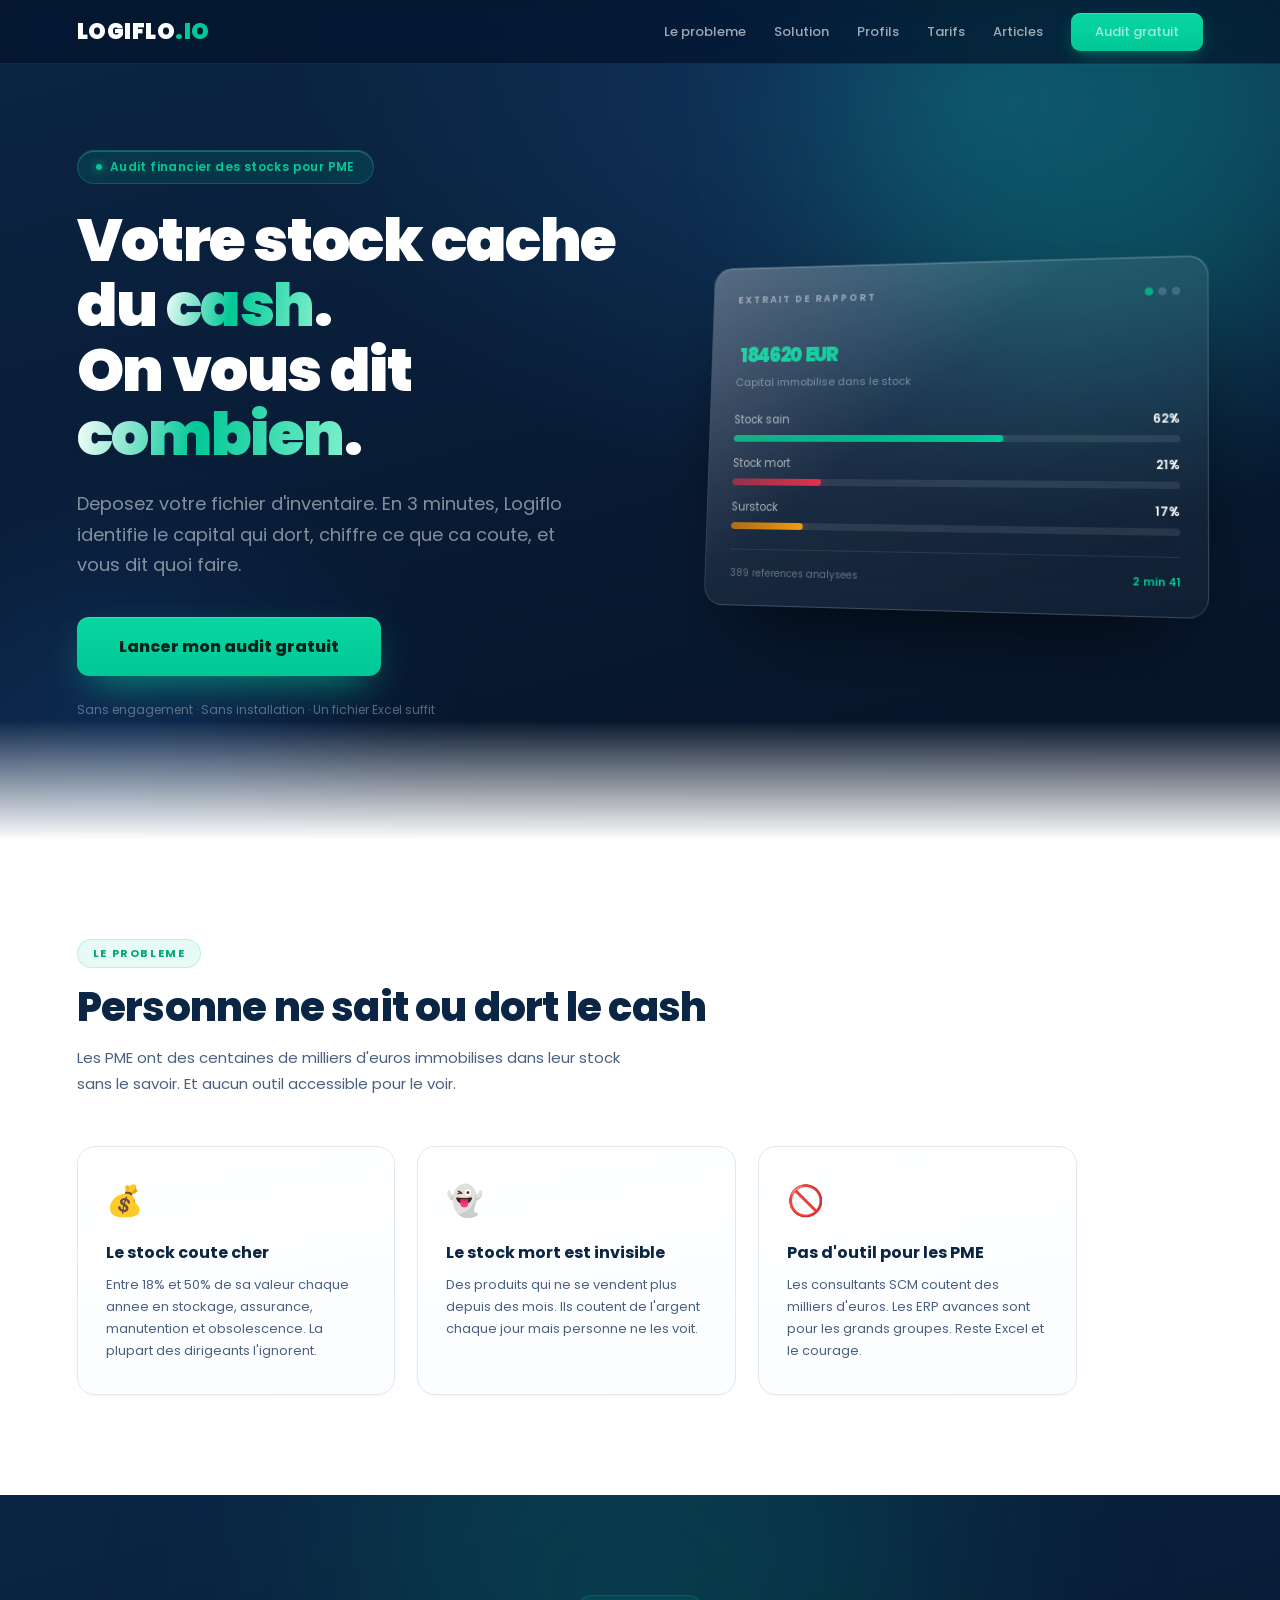
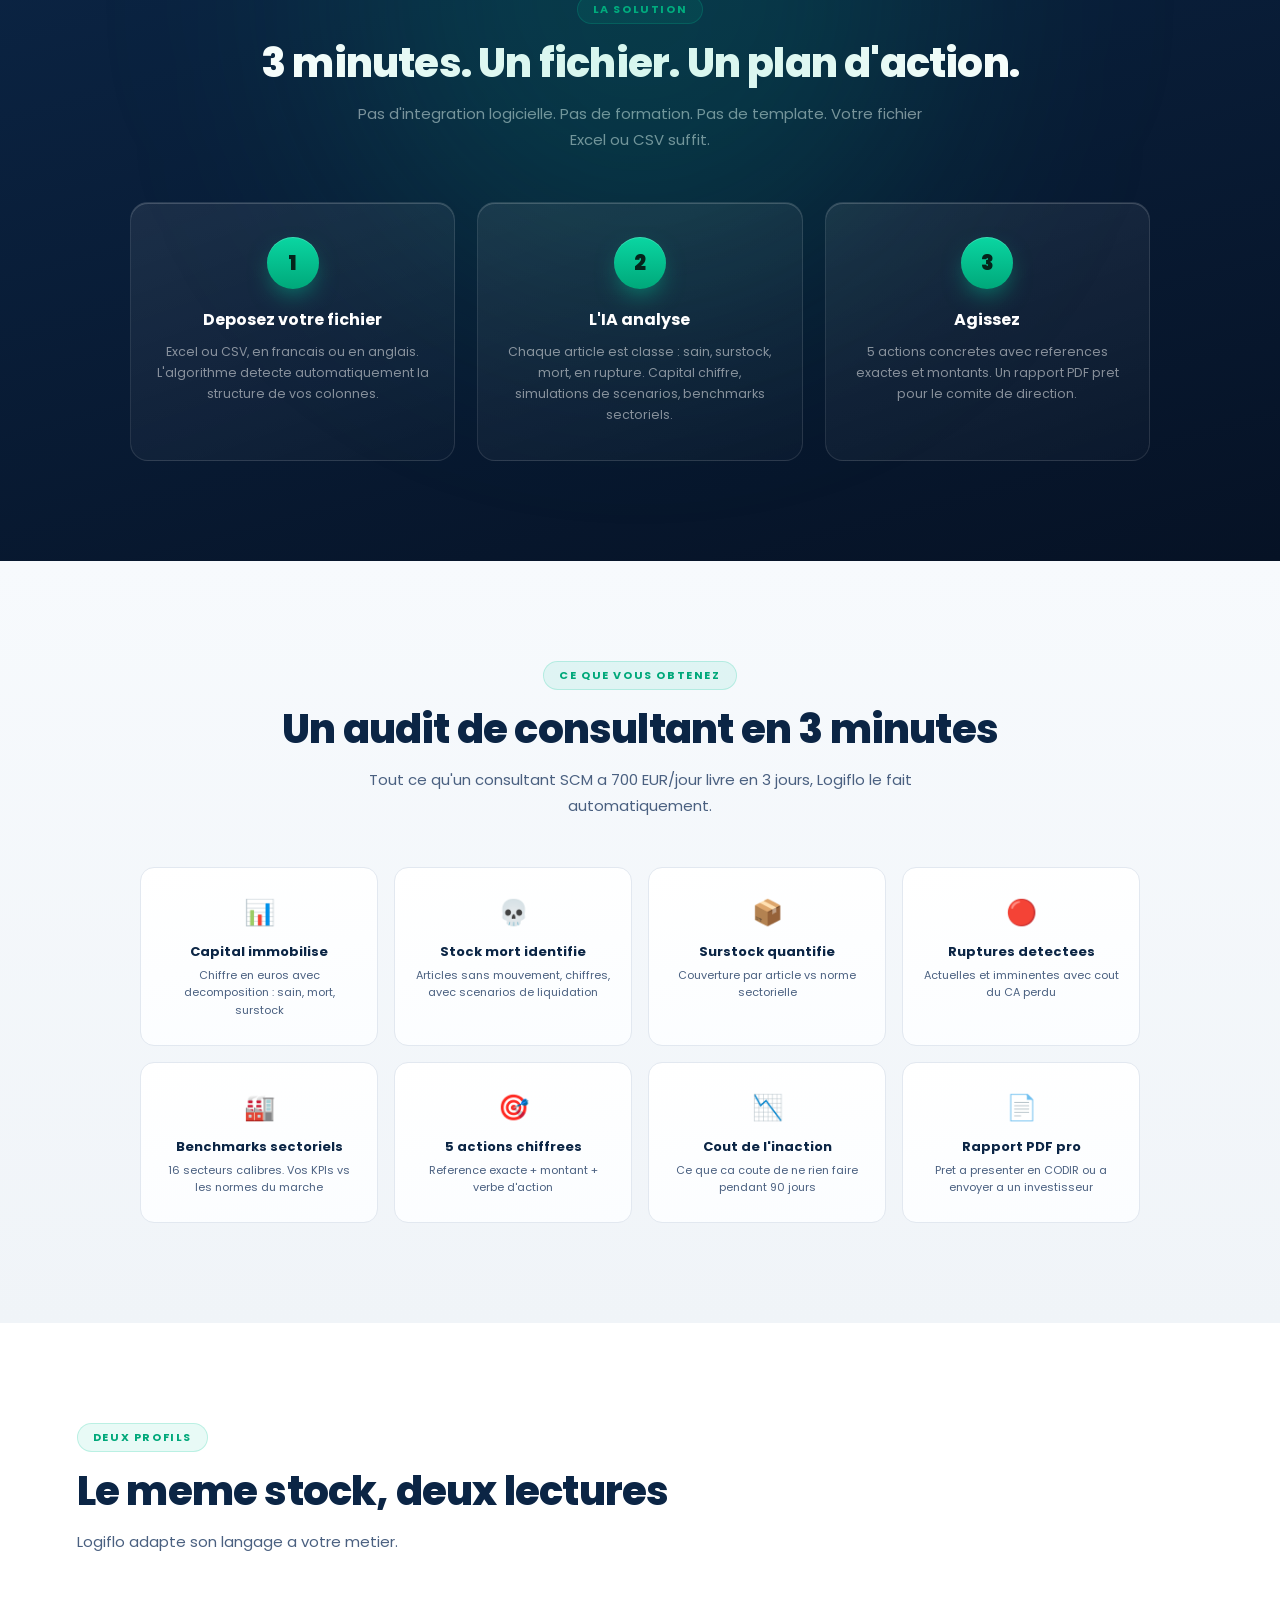
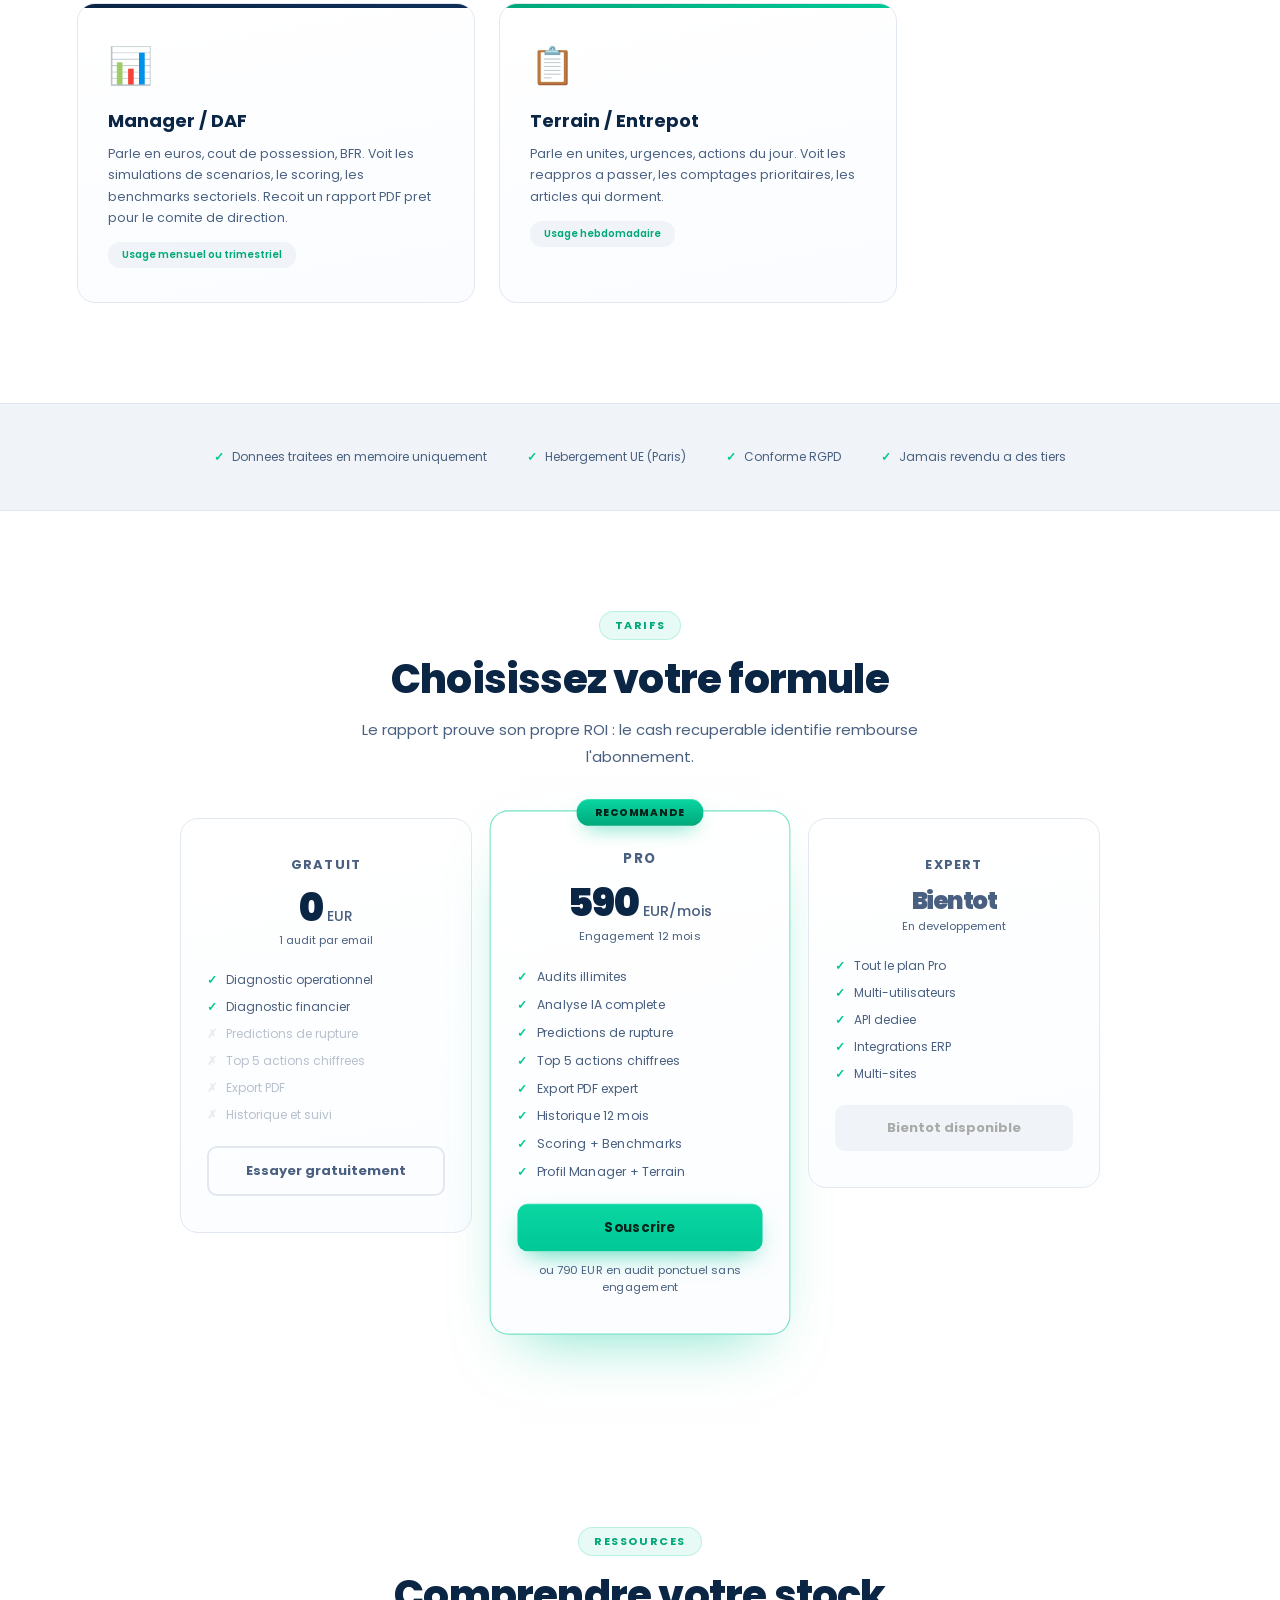
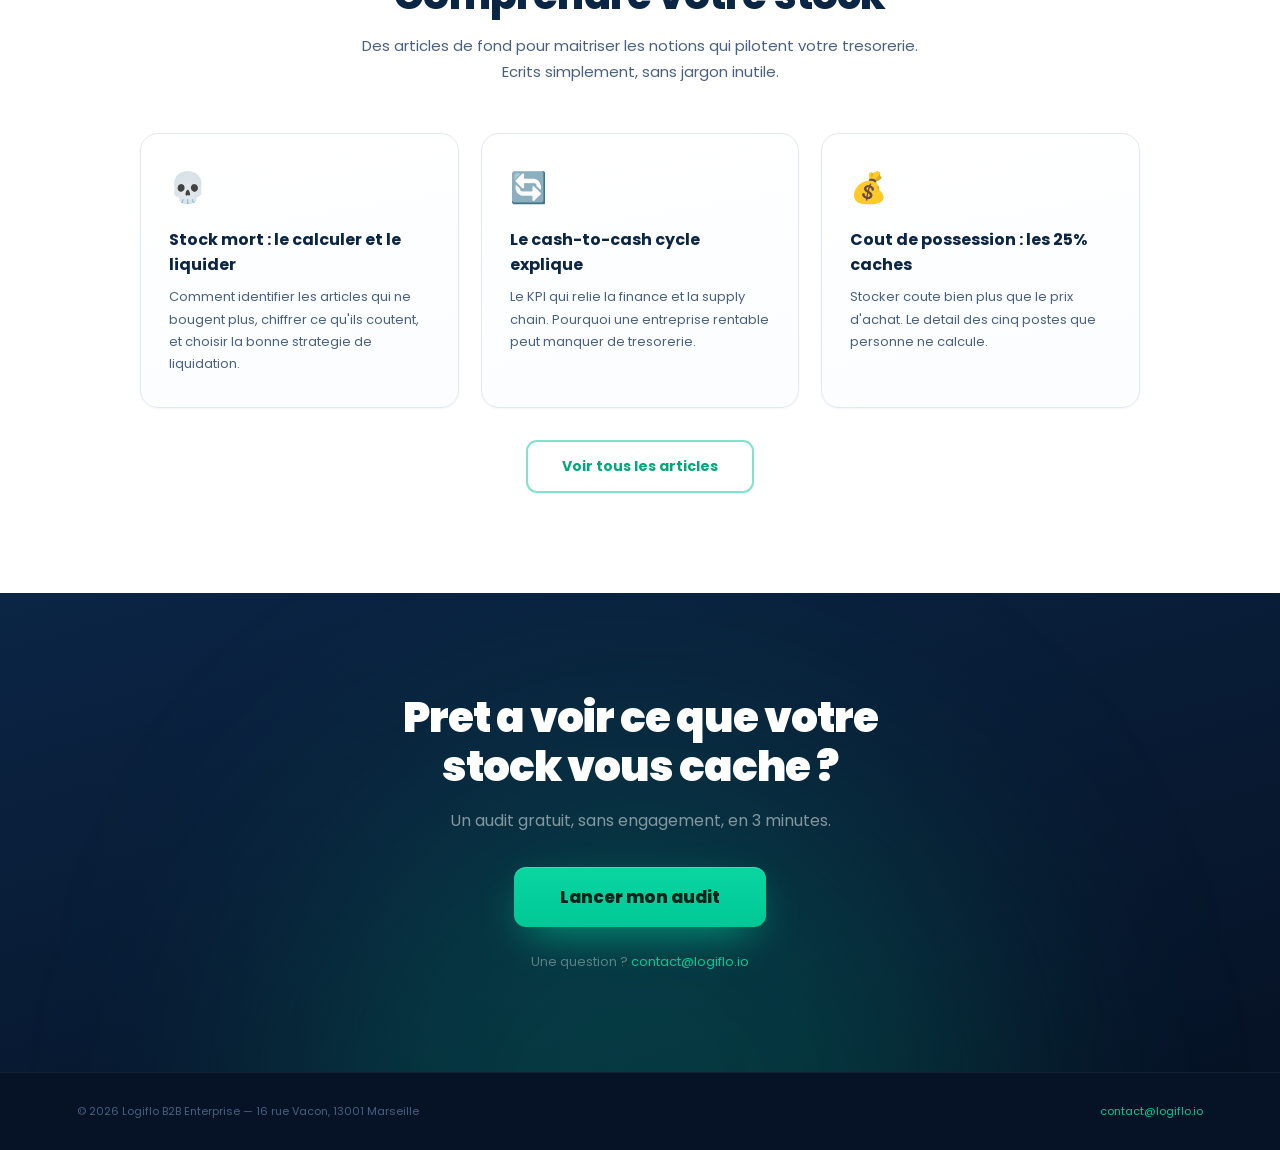
==== commit 90496661: "Update index.html" ====
--- a/index.html
+++ b/index.html
@@ -27,161 +27,321 @@
 <link rel="icon" href="data:image/svg+xml,<svg xmlns='http://www.w3.org/2000/svg' viewBox='0 0 100 100'><text y='.9em' font-size='90'>📦</text></svg>">
 <style>
 @import url('https://fonts.googleapis.com/css2?family=Poppins:wght@300;400;500;600;700;800;900&display=swap');
-:root{--n:#0B2545;--n2:#0f2f5a;--g:#00C896;--gd:#00A87A;--s:#4A6080;--l:#F0F4F8;--w:#fff;}
+
+:root{
+  --abyss:#061225;--n:#0B2545;--n2:#0f2f5a;--g:#00C896;--gd:#00A87A;
+  --s:#4A6080;--l:#F0F4F8;--w:#fff;--line:#E2E8F0;
+  --gloss:inset 0 1px 0 rgba(255,255,255,.18);
+  --lift:0 24px 60px -28px rgba(11,37,69,.45);
+  --glow:0 0 60px -12px rgba(0,200,150,.35);
+}
 *{margin:0;padding:0;box-sizing:border-box;}
-body{font-family:'Poppins',sans-serif;color:var(--n);background:var(--w);-webkit-font-smoothing:antialiased;}
+html{scroll-behavior:smooth;}
+body{font-family:'Poppins',sans-serif;color:var(--n);background:var(--w);-webkit-font-smoothing:antialiased;overflow-x:hidden;}
 a{text-decoration:none;color:inherit;}
-nav{position:fixed;top:0;left:0;right:0;height:64px;background:rgba(11,37,69,0.97);backdrop-filter:blur(14px);display:flex;align-items:center;justify-content:space-between;padding:0 6%;z-index:100;border-bottom:1px solid rgba(255,255,255,0.05);}
-.nav-logo{font-size:22px;font-weight:900;color:#fff;letter-spacing:0.5px;}.nav-logo span{color:var(--g);}
+
+/* ── APPARITION AU SCROLL ── */
+.rv{opacity:0;transform:translateY(26px);transition:opacity .7s cubic-bezier(.22,1,.36,1),transform .7s cubic-bezier(.22,1,.36,1);}
+.rv.in{opacity:1;transform:none;}
+.rv.d1{transition-delay:.08s;}.rv.d2{transition-delay:.16s;}.rv.d3{transition-delay:.24s;}
+.rv.d4{transition-delay:.32s;}.rv.d5{transition-delay:.40s;}.rv.d6{transition-delay:.48s;}
+.rv.d7{transition-delay:.56s;}.rv.d8{transition-delay:.64s;}
+
+/* ── NAV ── */
+nav{position:fixed;top:0;left:0;right:0;height:64px;background:rgba(6,18,37,.72);backdrop-filter:blur(18px) saturate(160%);-webkit-backdrop-filter:blur(18px) saturate(160%);display:flex;align-items:center;justify-content:space-between;padding:0 6%;z-index:100;border-bottom:1px solid rgba(255,255,255,.07);transition:background .35s,box-shadow .35s;}
+nav.scrolled{background:rgba(6,18,37,.93);box-shadow:0 12px 40px -20px rgba(0,0,0,.8);}
+.nav-logo{font-size:22px;font-weight:900;color:#fff;letter-spacing:.5px;}.nav-logo span{color:var(--g);}
 .nav-links{display:flex;gap:28px;align-items:center;}
-.nav-links a{font-size:13px;color:rgba(255,255,255,0.6);font-weight:500;transition:color 0.2s;}.nav-links a:hover{color:var(--g);}
-.nav-cta{background:var(--g);color:var(--n);padding:9px 24px;border-radius:8px;font-size:13px;font-weight:700;transition:all 0.2s;}.nav-cta:hover{background:var(--gd);transform:translateY(-1px);}
-@media(max-width:768px){.nav-links .nav-link{display:none;}}
-.hero{background:linear-gradient(160deg,var(--n) 0%,var(--n2) 100%);padding:140px 6% 100px;text-align:center;position:relative;}
-.hero::after{content:'';position:absolute;bottom:-1px;left:0;right:0;height:80px;background:linear-gradient(transparent,var(--w));}
-.hero-tag{display:inline-block;background:rgba(0,200,150,0.12);color:var(--g);padding:6px 18px;border-radius:20px;font-size:12px;font-weight:600;margin-bottom:24px;letter-spacing:0.5px;}
-.hero h1{font-size:clamp(30px,5.5vw,56px);font-weight:900;color:#fff;line-height:1.12;max-width:720px;margin:0 auto 20px;}.hero h1 em{font-style:normal;color:var(--g);}
-.hero p{font-size:clamp(15px,2vw,19px);color:rgba(255,255,255,0.45);max-width:540px;margin:0 auto 36px;line-height:1.65;}
-.hero-btn{display:inline-block;background:var(--g);color:var(--n);padding:16px 40px;border-radius:10px;font-size:16px;font-weight:800;transition:all 0.25s;box-shadow:0 4px 20px rgba(0,200,150,0.25);}.hero-btn:hover{background:var(--gd);transform:translateY(-2px);box-shadow:0 8px 30px rgba(0,200,150,0.35);}
-.hero-sub{margin-top:16px;font-size:12px;color:rgba(255,255,255,0.3);}
-section{padding:90px 6%;}
-.section-tag{display:inline-block;background:rgba(0,200,150,0.08);color:var(--gd);padding:5px 14px;border-radius:16px;font-size:11px;font-weight:700;letter-spacing:1.5px;text-transform:uppercase;margin-bottom:14px;}
-.section-title{font-size:clamp(24px,3.5vw,38px);font-weight:800;color:var(--n);margin-bottom:14px;line-height:1.2;}
-.section-sub{font-size:15px;color:var(--s);max-width:580px;line-height:1.7;margin-bottom:44px;}
+.nav-links a{font-size:13px;color:rgba(255,255,255,.62);font-weight:500;transition:color .2s;}
+.nav-links a:hover{color:var(--g);}
+.nav-cta{position:relative;overflow:hidden;background:linear-gradient(180deg,#0ad6a2,var(--g));color:#04241b;padding:9px 24px;border-radius:9px;font-size:13px;font-weight:700;box-shadow:var(--gloss),0 6px 18px -6px rgba(0,200,150,.6);transition:transform .2s,box-shadow .2s;}
+.nav-cta:hover{transform:translateY(-1px);box-shadow:var(--gloss),0 10px 26px -8px rgba(0,200,150,.75);}
+@media(max-width:900px){.nav-links .nav-link{display:none;}}
+
+/* ── HERO ── */
+.hero{position:relative;background:radial-gradient(1200px 700px at 78% 12%,#123a63 0%,transparent 60%),linear-gradient(165deg,var(--n) 0%,var(--abyss) 100%);padding:150px 6% 120px;overflow:hidden;}
+.hero::after{content:'';position:absolute;bottom:-1px;left:0;right:0;height:120px;background:linear-gradient(transparent,var(--w));z-index:3;}
+.aurora{position:absolute;border-radius:50%;filter:blur(90px);opacity:.5;pointer-events:none;}
+.aurora.a1{width:520px;height:520px;background:rgba(0,200,150,.42);top:-140px;right:-80px;animation:drift 22s ease-in-out infinite;}
+.aurora.a2{width:420px;height:420px;background:rgba(46,120,220,.38);bottom:-160px;left:-100px;animation:drift 28s ease-in-out infinite reverse;}
+@keyframes drift{0%,100%{transform:translate(0,0) scale(1);}50%{transform:translate(40px,-30px) scale(1.12);}}
+.hero-inner{position:relative;z-index:2;max-width:1180px;margin:0 auto;display:grid;grid-template-columns:1.05fr .95fr;gap:56px;align-items:center;}
+@media(max-width:940px){.hero-inner{grid-template-columns:1fr;gap:48px;}.hero{padding:130px 6% 90px;text-align:center;}}
+.hero-tag{display:inline-flex;align-items:center;gap:8px;background:rgba(0,200,150,.12);border:1px solid rgba(0,200,150,.28);color:var(--g);padding:7px 18px;border-radius:22px;font-size:12px;font-weight:600;margin-bottom:24px;letter-spacing:.4px;box-shadow:var(--gloss);}
+.hero-tag i{width:6px;height:6px;border-radius:50%;background:var(--g);box-shadow:0 0 10px var(--g);animation:pulse 2.4s ease-in-out infinite;}
+@keyframes pulse{0%,100%{opacity:1;}50%{opacity:.35;}}
+.hero h1{font-size:clamp(34px,5.4vw,60px);font-weight:900;color:#fff;line-height:1.08;letter-spacing:-1.4px;margin-bottom:22px;}
+.hero h1 em{font-style:normal;background:linear-gradient(100deg,#fff 0%,var(--g) 45%,#7ff0cd 100%);-webkit-background-clip:text;background-clip:text;-webkit-text-fill-color:transparent;}
+.hero p{font-size:clamp(15px,1.6vw,18px);color:rgba(255,255,255,.5);max-width:520px;margin-bottom:36px;line-height:1.7;}
+@media(max-width:940px){.hero p{margin-left:auto;margin-right:auto;}}
+.hero-btn{position:relative;overflow:hidden;display:inline-block;background:linear-gradient(180deg,#0ad6a2,var(--g));color:#04241b;padding:17px 42px;border-radius:12px;font-size:16px;font-weight:800;transition:transform .25s,box-shadow .25s;box-shadow:var(--gloss),0 14px 40px -14px rgba(0,200,150,.85);}
+.hero-btn::after{content:'';position:absolute;top:0;left:-120%;width:60%;height:100%;background:linear-gradient(100deg,transparent,rgba(255,255,255,.55),transparent);transform:skewX(-18deg);transition:left .7s;}
+.hero-btn:hover{transform:translateY(-2px);box-shadow:var(--gloss),0 20px 52px -14px rgba(0,200,150,1);}
+.hero-btn:hover::after{left:130%;}
+.hero-sub{margin-top:18px;font-size:12px;color:rgba(255,255,255,.34);}
+
+/* ── SIGNATURE : panneau capital 3D ── */
+.stage{perspective:1200px;}
+.panel{position:relative;background:linear-gradient(160deg,rgba(255,255,255,.11),rgba(255,255,255,.03));border:1px solid rgba(255,255,255,.14);border-radius:20px;padding:26px 26px 24px;backdrop-filter:blur(14px);-webkit-backdrop-filter:blur(14px);box-shadow:var(--gloss),0 40px 90px -40px rgba(0,0,0,.9);transform:rotateY(-11deg) rotateX(5deg);transition:transform .5s cubic-bezier(.22,1,.36,1);will-change:transform;}
+@media(max-width:940px){.panel{transform:none;}}
+.panel::before{content:'';position:absolute;inset:0;border-radius:20px;background:linear-gradient(140deg,rgba(255,255,255,.22),transparent 42%);pointer-events:none;}
+.p-head{display:flex;justify-content:space-between;align-items:center;margin-bottom:20px;}
+.p-label{font-size:10px;letter-spacing:2px;text-transform:uppercase;color:rgba(255,255,255,.42);font-weight:700;}
+.p-dot{display:flex;gap:5px;}
+.p-dot i{width:8px;height:8px;border-radius:50%;background:rgba(255,255,255,.16);}
+.p-dot i:first-child{background:rgba(0,200,150,.75);}
+.p-amount{font-size:clamp(32px,4vw,44px);font-weight:900;color:#fff;letter-spacing:-1.5px;line-height:1;}
+.p-amount span{font-size:20px;color:var(--g);margin-left:4px;}
+.p-cap{font-size:11px;color:rgba(255,255,255,.4);margin-top:6px;margin-bottom:22px;}
+.p-row{margin-bottom:14px;}
+.p-row .t{display:flex;justify-content:space-between;font-size:11.5px;color:rgba(255,255,255,.62);margin-bottom:7px;}
+.p-row .t b{color:#fff;font-weight:600;}
+.p-bar{height:7px;border-radius:99px;background:rgba(255,255,255,.09);overflow:hidden;}
+.p-bar i{display:block;height:100%;border-radius:99px;width:0;transition:width 1.3s cubic-bezier(.22,1,.36,1);}
+.p-bar i.ok{background:linear-gradient(90deg,var(--gd),var(--g));box-shadow:0 0 14px rgba(0,200,150,.6);}
+.p-bar i.dead{background:linear-gradient(90deg,#8b2740,#E8304A);box-shadow:0 0 14px rgba(232,48,74,.5);}
+.p-bar i.over{background:linear-gradient(90deg,#a86a12,#F39C12);box-shadow:0 0 14px rgba(243,156,18,.45);}
+.p-foot{margin-top:20px;padding-top:16px;border-top:1px solid rgba(255,255,255,.09);font-size:10.5px;color:rgba(255,255,255,.35);display:flex;justify-content:space-between;align-items:center;}
+.p-foot b{color:var(--g);font-weight:600;}
+
+/* ── SECTIONS ── */
+section{padding:100px 6%;}
+.section-tag{display:inline-block;background:rgba(0,200,150,.09);border:1px solid rgba(0,200,150,.2);color:var(--gd);padding:5px 15px;border-radius:16px;font-size:11px;font-weight:700;letter-spacing:1.6px;text-transform:uppercase;margin-bottom:16px;}
+.section-title{font-size:clamp(26px,3.6vw,40px);font-weight:800;color:var(--n);margin-bottom:14px;line-height:1.18;letter-spacing:-.8px;}
+.section-sub{font-size:15px;color:var(--s);max-width:580px;line-height:1.75;margin-bottom:48px;}
 .centered{text-align:center;}.centered .section-sub{margin-left:auto;margin-right:auto;}
-.grid3{display:grid;grid-template-columns:repeat(auto-fit,minmax(280px,1fr));gap:20px;max-width:1000px;}.centered .grid3{margin:0 auto;}
-.card{background:var(--w);border:1px solid #E2E8F0;border-radius:16px;padding:30px 26px;transition:all 0.25s;}.card:hover{border-color:var(--g);transform:translateY(-4px);box-shadow:0 16px 40px rgba(0,0,0,0.06);}
-.card-icon{font-size:30px;margin-bottom:14px;}.card h3{font-size:16px;font-weight:700;color:var(--n);margin-bottom:8px;}.card p{font-size:13px;color:var(--s);line-height:1.65;}
-.how{background:var(--n);color:#fff;}.how .section-title{color:#fff;}.how .section-sub{color:rgba(255,255,255,0.45);}
-.steps{display:flex;gap:28px;flex-wrap:wrap;max-width:1000px;margin:0 auto;}
-.step{flex:1;min-width:240px;text-align:center;padding:28px 20px;}
-.step-num{width:48px;height:48px;border-radius:50%;background:var(--g);color:var(--n);font-size:20px;font-weight:800;display:flex;align-items:center;justify-content:center;margin:0 auto 16px;}
-.step h4{font-size:16px;font-weight:700;margin-bottom:8px;}.step p{font-size:12px;color:rgba(255,255,255,0.45);line-height:1.65;}
-.profiles{display:grid;grid-template-columns:1fr 1fr;gap:24px;max-width:800px;}
+.grid3{display:grid;grid-template-columns:repeat(auto-fit,minmax(280px,1fr));gap:22px;max-width:1000px;}
+.centered .grid3{margin:0 auto;}
+
+/* cartes claires glossy */
+.card{position:relative;overflow:hidden;background:linear-gradient(170deg,#fff,#fbfdff);border:1px solid var(--line);border-radius:18px;padding:32px 28px;transition:transform .35s cubic-bezier(.22,1,.36,1),box-shadow .35s,border-color .35s;box-shadow:0 1px 2px rgba(11,37,69,.04);}
+.card::before{content:'';position:absolute;inset:0;border-radius:18px;background:linear-gradient(150deg,rgba(0,200,150,.10),transparent 45%);opacity:0;transition:opacity .35s;pointer-events:none;}
+.card:hover{transform:translateY(-6px);border-color:rgba(0,200,150,.45);box-shadow:var(--lift),var(--glow);}
+.card:hover::before{opacity:1;}
+.card-icon{font-size:30px;margin-bottom:16px;display:block;}
+.card h3{font-size:16px;font-weight:700;color:var(--n);margin-bottom:9px;position:relative;}
+.card p{font-size:13px;color:var(--s);line-height:1.7;position:relative;}
+
+/* ── SECTION SOMBRE ── */
+.how{position:relative;overflow:hidden;background:linear-gradient(165deg,var(--n),var(--abyss));color:#fff;}
+.how::before{content:'';position:absolute;width:600px;height:600px;border-radius:50%;background:rgba(0,200,150,.16);filter:blur(120px);top:-200px;left:50%;transform:translateX(-50%);pointer-events:none;}
+.how .section-title{color:#fff;}
+.how .section-sub{color:rgba(255,255,255,.5);}
+.steps{position:relative;z-index:2;display:flex;gap:22px;flex-wrap:wrap;max-width:1020px;margin:0 auto;}
+.step{flex:1;min-width:250px;text-align:center;padding:34px 22px;border-radius:18px;background:linear-gradient(160deg,rgba(255,255,255,.075),rgba(255,255,255,.02));border:1px solid rgba(255,255,255,.1);box-shadow:var(--gloss);transition:transform .35s cubic-bezier(.22,1,.36,1),border-color .35s;}
+.step:hover{transform:translateY(-6px);border-color:rgba(0,200,150,.4);}
+.step-num{width:52px;height:52px;border-radius:50%;background:linear-gradient(180deg,#0ad6a2,var(--gd));color:#04241b;font-size:20px;font-weight:900;display:flex;align-items:center;justify-content:center;margin:0 auto 18px;box-shadow:var(--gloss),0 10px 26px -8px rgba(0,200,150,.7);}
+.step h4{font-size:16px;font-weight:700;margin-bottom:9px;}
+.step p{font-size:12.5px;color:rgba(255,255,255,.5);line-height:1.7;}
+
+/* ── PROFILS ── */
+.profiles{display:grid;grid-template-columns:1fr 1fr;gap:24px;max-width:820px;}
 @media(max-width:640px){.profiles{grid-template-columns:1fr;}}
-.profile{border:2px solid #E2E8F0;border-radius:16px;padding:32px 28px;transition:all 0.2s;}.profile:hover{border-color:var(--g);transform:translateY(-3px);}
-.profile.mgr{border-top:4px solid var(--n);}.profile.ter{border-top:4px solid var(--g);}
-.profile-icon{font-size:36px;margin-bottom:12px;}.profile h3{font-size:18px;font-weight:700;margin-bottom:8px;}.profile p{font-size:12px;color:var(--s);line-height:1.65;}
-.profile-freq{display:inline-block;margin-top:10px;background:var(--l);padding:4px 12px;border-radius:12px;font-size:10px;font-weight:600;color:var(--gd);}
-.results{background:var(--l);}
-.result-grid{display:grid;grid-template-columns:repeat(auto-fit,minmax(200px,1fr));gap:16px;max-width:1000px;}.centered .result-grid{margin:0 auto;}
-.result-item{background:var(--w);border-radius:12px;padding:22px 20px;text-align:center;border:1px solid #E2E8F0;}
-.result-item .ri-icon{font-size:24px;margin-bottom:8px;}.result-item h4{font-size:13px;font-weight:700;color:var(--n);margin-bottom:4px;}.result-item p{font-size:11px;color:var(--s);line-height:1.5;}
-.pricing{max-width:900px;margin:0 auto;}
-.plan-grid{display:grid;grid-template-columns:repeat(3,1fr);gap:20px;}
+.profile{position:relative;overflow:hidden;background:linear-gradient(170deg,#fff,#fafcff);border:1px solid var(--line);border-radius:18px;padding:34px 30px;transition:transform .35s cubic-bezier(.22,1,.36,1),box-shadow .35s,border-color .35s;}
+.profile:hover{transform:translateY(-5px);border-color:rgba(0,200,150,.4);box-shadow:var(--lift);}
+.profile::after{content:'';position:absolute;top:0;left:0;right:0;height:4px;}
+.profile.mgr::after{background:linear-gradient(90deg,var(--n),var(--n2));}
+.profile.ter::after{background:linear-gradient(90deg,var(--gd),var(--g));}
+.profile-icon{font-size:36px;margin-bottom:14px;}
+.profile h3{font-size:18px;font-weight:700;margin-bottom:9px;}
+.profile p{font-size:12.5px;color:var(--s);line-height:1.7;}
+.profile-freq{display:inline-block;margin-top:14px;background:var(--l);padding:5px 14px;border-radius:12px;font-size:10px;font-weight:600;color:var(--gd);}
+
+/* ── RÉSULTATS ── */
+.results{background:linear-gradient(180deg,#F7FAFD,var(--l));}
+.result-grid{display:grid;grid-template-columns:repeat(auto-fit,minmax(210px,1fr));gap:16px;max-width:1000px;}
+.centered .result-grid{margin:0 auto;}
+.result-item{background:linear-gradient(170deg,#fff,#fbfdff);border-radius:14px;padding:26px 20px;text-align:center;border:1px solid var(--line);transition:transform .3s,box-shadow .3s,border-color .3s;box-shadow:var(--gloss);}
+.result-item:hover{transform:translateY(-4px);border-color:rgba(0,200,150,.4);box-shadow:var(--lift);}
+.result-item .ri-icon{font-size:25px;margin-bottom:10px;}
+.result-item h4{font-size:13px;font-weight:700;color:var(--n);margin-bottom:5px;}
+.result-item p{font-size:11px;color:var(--s);line-height:1.55;}
+
+/* ── TARIFS ── */
+.pricing{max-width:920px;margin:0 auto;}
+.plan-grid{display:grid;grid-template-columns:repeat(3,1fr);gap:22px;align-items:start;}
 @media(max-width:768px){.plan-grid{grid-template-columns:1fr;}}
-.plan{border:2px solid #E2E8F0;border-radius:16px;padding:32px 24px;text-align:center;position:relative;transition:all 0.2s;}.plan:hover{transform:translateY(-4px);box-shadow:0 12px 30px rgba(0,0,0,0.06);}
-.plan.featured{border-color:var(--g);background:rgba(0,200,150,0.02);}
-.plan-badge{position:absolute;top:-12px;left:50%;transform:translateX(-50%);background:var(--g);color:var(--n);font-size:10px;font-weight:800;padding:4px 16px;border-radius:12px;letter-spacing:0.5px;}
-.plan-name{font-size:14px;font-weight:700;color:var(--s);text-transform:uppercase;letter-spacing:1px;margin-bottom:12px;}
-.plan-price{font-size:36px;font-weight:900;color:var(--n);line-height:1;margin-bottom:4px;}.plan-price span{font-size:14px;font-weight:500;color:var(--s);}
-.plan-period{font-size:11px;color:var(--s);margin-bottom:20px;}
-.plan-features{text-align:left;margin-bottom:20px;}
-.plan-feature{display:flex;align-items:flex-start;gap:8px;margin-bottom:8px;font-size:12px;color:var(--s);}.plan-feature .check{color:var(--g);font-weight:700;flex-shrink:0;}
-.plan-feature.locked{opacity:0.4;}.plan-feature.locked .check{color:#ccc;}
-.plan-btn{display:block;width:100%;padding:12px;border-radius:8px;font-size:13px;font-weight:700;border:none;cursor:pointer;transition:all 0.2s;text-align:center;}
-.plan-btn.primary{background:var(--g);color:var(--n);}.plan-btn.primary:hover{background:var(--gd);}
-.plan-btn.outline{background:transparent;border:2px solid #E2E8F0;color:var(--s);}
+.plan{background:linear-gradient(170deg,#fff,#fbfdff);border:1px solid var(--line);border-radius:18px;padding:36px 26px;text-align:center;position:relative;transition:transform .35s cubic-bezier(.22,1,.36,1),box-shadow .35s;box-shadow:var(--gloss);}
+.plan:hover{transform:translateY(-6px);box-shadow:var(--lift);}
+.plan.featured{border-color:rgba(0,200,150,.55);box-shadow:var(--gloss),0 26px 60px -30px rgba(0,200,150,.6);transform:scale(1.03);}
+.plan.featured:hover{transform:scale(1.03) translateY(-6px);}
+@media(max-width:768px){.plan.featured,.plan.featured:hover{transform:none;}}
+.plan-badge{position:absolute;top:-12px;left:50%;transform:translateX(-50%);background:linear-gradient(180deg,#0ad6a2,var(--gd));color:#04241b;font-size:10px;font-weight:800;padding:5px 18px;border-radius:12px;letter-spacing:.6px;box-shadow:var(--gloss),0 8px 20px -8px rgba(0,200,150,.8);}
+.plan-name{font-size:13px;font-weight:700;color:var(--s);text-transform:uppercase;letter-spacing:1.2px;margin-bottom:14px;}
+.plan-price{font-size:38px;font-weight:900;color:var(--n);line-height:1;margin-bottom:5px;letter-spacing:-1.5px;}
+.plan-price span{font-size:14px;font-weight:500;color:var(--s);letter-spacing:0;}
+.plan-period{font-size:11px;color:var(--s);margin-bottom:22px;}
+.plan-features{text-align:left;margin-bottom:22px;}
+.plan-feature{display:flex;align-items:flex-start;gap:9px;margin-bottom:9px;font-size:12px;color:var(--s);}
+.plan-feature .check{color:var(--g);font-weight:700;flex-shrink:0;}
+.plan-feature.locked{opacity:.38;}.plan-feature.locked .check{color:#ccc;}
+.plan-btn{display:block;width:100%;padding:13px;border-radius:10px;font-size:13px;font-weight:700;border:none;cursor:pointer;transition:all .25s;text-align:center;}
+.plan-btn.primary{background:linear-gradient(180deg,#0ad6a2,var(--g));color:#04241b;box-shadow:var(--gloss),0 10px 26px -10px rgba(0,200,150,.8);}
+.plan-btn.primary:hover{transform:translateY(-2px);box-shadow:var(--gloss),0 16px 34px -10px rgba(0,200,150,.95);}
+.plan-btn.outline{background:transparent;border:2px solid var(--line);color:var(--s);}
+.plan-btn.outline:hover{border-color:var(--g);color:var(--gd);}
 .plan-btn.disabled{background:var(--l);color:#aaa;cursor:default;}
-.plan-or{font-size:11px;color:var(--s);margin-top:8px;}
-.trust-bar{background:var(--l);padding:40px 6%;text-align:center;}
+.plan-or{font-size:11px;color:var(--s);margin-top:10px;}
+
+/* ── TRUST ── */
+.trust-bar{background:var(--l);padding:44px 6%;text-align:center;border-top:1px solid var(--line);border-bottom:1px solid var(--line);}
 .trust-items{display:flex;justify-content:center;gap:40px;flex-wrap:wrap;}
-.trust-item{font-size:12px;color:var(--s);display:flex;align-items:center;gap:8px;}.trust-item .ti{color:var(--g);font-weight:700;}
-.cta-section{background:linear-gradient(160deg,var(--n),var(--n2));text-align:center;padding:80px 6%;}
-.cta-section h2{font-size:clamp(24px,4vw,40px);font-weight:900;color:#fff;margin-bottom:14px;line-height:1.2;}
-.cta-section p{font-size:16px;color:rgba(255,255,255,0.45);margin-bottom:32px;}
-.cta-btn{display:inline-block;background:var(--g);color:var(--n);padding:16px 44px;border-radius:10px;font-size:17px;font-weight:800;transition:all 0.25s;box-shadow:0 4px 20px rgba(0,200,150,0.25);}.cta-btn:hover{background:var(--gd);transform:translateY(-2px);}
-.cta-contact{margin-top:16px;font-size:13px;color:rgba(255,255,255,0.35);}
+.trust-item{font-size:12px;color:var(--s);display:flex;align-items:center;gap:8px;}
+.trust-item .ti{color:var(--g);font-weight:700;}
+
+/* ── ARTICLES ── */
+.art-card{display:block;text-align:left;}
+.art-more{display:inline-block;margin-top:32px;padding:14px 34px;border-radius:11px;font-size:14px;font-weight:700;color:var(--gd);border:2px solid rgba(0,200,150,.5);transition:all .25s;}
+.art-more:hover{background:rgba(0,200,150,.07);border-color:var(--g);transform:translateY(-2px);}
+
+/* ── CTA ── */
+.cta-section{position:relative;overflow:hidden;background:linear-gradient(165deg,var(--n),var(--abyss));text-align:center;padding:100px 6%;}
+.cta-section::before{content:'';position:absolute;width:700px;height:700px;border-radius:50%;background:rgba(0,200,150,.2);filter:blur(130px);bottom:-380px;left:50%;transform:translateX(-50%);pointer-events:none;}
+.cta-section h2,.cta-section p,.cta-section .cta-btn,.cta-section .cta-contact{position:relative;z-index:2;}
+.cta-section h2{font-size:clamp(26px,4vw,42px);font-weight:900;color:#fff;margin-bottom:16px;line-height:1.18;letter-spacing:-1px;}
+.cta-section p{font-size:16px;color:rgba(255,255,255,.5);margin-bottom:34px;}
+.cta-btn{position:relative;overflow:hidden;display:inline-block;background:linear-gradient(180deg,#0ad6a2,var(--g));color:#04241b;padding:17px 46px;border-radius:12px;font-size:17px;font-weight:800;transition:transform .25s,box-shadow .25s;box-shadow:var(--gloss),0 14px 44px -14px rgba(0,200,150,.9);}
+.cta-btn::after{content:'';position:absolute;top:0;left:-120%;width:60%;height:100%;background:linear-gradient(100deg,transparent,rgba(255,255,255,.55),transparent);transform:skewX(-18deg);transition:left .7s;}
+.cta-btn:hover{transform:translateY(-2px);}
+.cta-btn:hover::after{left:130%;}
+.cta-contact{margin-top:18px;font-size:13px;color:rgba(255,255,255,.35);}
 .cta-contact a{color:var(--g);}
-footer{background:var(--n);border-top:1px solid rgba(255,255,255,0.05);padding:28px 6%;display:flex;justify-content:space-between;align-items:center;flex-wrap:wrap;gap:12px;}
+
+footer{background:var(--abyss);border-top:1px solid rgba(255,255,255,.06);padding:30px 6%;display:flex;justify-content:space-between;align-items:center;flex-wrap:wrap;gap:12px;}
 footer p{font-size:11px;color:var(--s);}footer a{color:var(--g);font-size:11px;}
+
+/* ── ACCESSIBILITÉ ── */
+a:focus-visible,button:focus-visible{outline:2px solid var(--g);outline-offset:3px;border-radius:6px;}
+@media(prefers-reduced-motion:reduce){
+  *{animation:none!important;transition-duration:.01ms!important;}
+  .rv{opacity:1;transform:none;}
+  .panel{transform:none;}
+}
 </style>
 </head>
 <body>
 
-<nav>
+<nav id="nav">
   <a href="https://logiflo.io" class="nav-logo">LOGIFLO<span>.IO</span></a>
   <div class="nav-links">
     <a href="#probleme" class="nav-link">Le probleme</a>
     <a href="#solution" class="nav-link">Solution</a>
     <a href="#profils" class="nav-link">Profils</a>
     <a href="#pricing" class="nav-link">Tarifs</a>
+    <a href="/articles/" class="nav-link">Articles</a>
     <a href="https://app.logiflo.io" class="nav-cta">Audit gratuit</a>
   </div>
 </nav>
 
 <section class="hero">
-  <div class="hero-tag">Audit financier des stocks pour PME</div>
-  <h1>Votre stock cache du <em>cash</em>.<br>On vous dit <em>combien</em>.</h1>
-  <p>Deposez votre fichier d'inventaire. En 3 minutes, Logiflo identifie le capital qui dort, chiffre ce que ca coute, et vous dit quoi faire.</p>
-  <a href="https://app.logiflo.io" class="hero-btn">Lancer mon audit gratuit</a>
-  <div class="hero-sub">Sans engagement · Sans installation · Un fichier Excel suffit</div>
+  <div class="aurora a1"></div>
+  <div class="aurora a2"></div>
+  <div class="hero-inner">
+
+    <div>
+      <div class="hero-tag rv"><i></i> Audit financier des stocks pour PME</div>
+      <h1 class="rv d1">Votre stock cache du <em>cash</em>.<br>On vous dit <em>combien</em>.</h1>
+      <p class="rv d2">Deposez votre fichier d'inventaire. En 3 minutes, Logiflo identifie le capital qui dort, chiffre ce que ca coute, et vous dit quoi faire.</p>
+      <a href="https://app.logiflo.io" class="hero-btn rv d3">Lancer mon audit gratuit</a>
+      <div class="hero-sub rv d4">Sans engagement · Sans installation · Un fichier Excel suffit</div>
+    </div>
+
+    <div class="stage rv d3">
+      <div class="panel" id="panel">
+        <div class="p-head">
+          <span class="p-label">Extrait de rapport</span>
+          <span class="p-dot"><i></i><i></i><i></i></span>
+        </div>
+        <div class="p-amount"><span id="cap">0</span><span>EUR</span></div>
+        <div class="p-cap">Capital immobilise dans le stock</div>
+
+        <div class="p-row">
+          <div class="t"><span>Stock sain</span><b>62%</b></div>
+          <div class="p-bar"><i class="ok" data-w="62"></i></div>
+        </div>
+        <div class="p-row">
+          <div class="t"><span>Stock mort</span><b>21%</b></div>
+          <div class="p-bar"><i class="dead" data-w="21"></i></div>
+        </div>
+        <div class="p-row">
+          <div class="t"><span>Surstock</span><b>17%</b></div>
+          <div class="p-bar"><i class="over" data-w="17"></i></div>
+        </div>
+
+        <div class="p-foot">
+          <span>389 references analysees</span>
+          <span><b>2 min 41</b></span>
+        </div>
+      </div>
+    </div>
+
+  </div>
 </section>
 
 <section id="probleme">
-  <div class="section-tag">Le probleme</div>
-  <div class="section-title">Personne ne sait ou dort le cash</div>
-  <div class="section-sub">Les PME ont des centaines de milliers d'euros immobilises dans leur stock sans le savoir. Et aucun outil accessible pour le voir.</div>
+  <div class="section-tag rv">Le probleme</div>
+  <div class="section-title rv d1">Personne ne sait ou dort le cash</div>
+  <div class="section-sub rv d2">Les PME ont des centaines de milliers d'euros immobilises dans leur stock sans le savoir. Et aucun outil accessible pour le voir.</div>
   <div class="grid3">
-    <div class="card"><div class="card-icon">💰</div><h3>Le stock coute cher</h3><p>Entre 18% et 50% de sa valeur chaque annee en stockage, assurance, manutention et obsolescence. La plupart des dirigeants l'ignorent.</p></div>
-    <div class="card"><div class="card-icon">👻</div><h3>Le stock mort est invisible</h3><p>Des produits qui ne se vendent plus depuis des mois. Ils coutent de l'argent chaque jour mais personne ne les voit.</p></div>
-    <div class="card"><div class="card-icon">🚫</div><h3>Pas d'outil pour les PME</h3><p>Les consultants SCM coutent des milliers d'euros. Les ERP avances sont pour les grands groupes. Reste Excel et le courage.</p></div>
+    <div class="card rv d1"><span class="card-icon">💰</span><h3>Le stock coute cher</h3><p>Entre 18% et 50% de sa valeur chaque annee en stockage, assurance, manutention et obsolescence. La plupart des dirigeants l'ignorent.</p></div>
+    <div class="card rv d2"><span class="card-icon">👻</span><h3>Le stock mort est invisible</h3><p>Des produits qui ne se vendent plus depuis des mois. Ils coutent de l'argent chaque jour mais personne ne les voit.</p></div>
+    <div class="card rv d3"><span class="card-icon">🚫</span><h3>Pas d'outil pour les PME</h3><p>Les consultants SCM coutent des milliers d'euros. Les ERP avances sont pour les grands groupes. Reste Excel et le courage.</p></div>
   </div>
 </section>
 
 <section id="solution" class="how centered">
-  <div class="section-tag">La solution</div>
-  <div class="section-title">3 minutes. Un fichier. Un plan d'action.</div>
-  <div class="section-sub">Pas d'integration logicielle. Pas de formation. Pas de template. Votre fichier Excel ou CSV suffit.</div>
+  <div class="section-tag rv">La solution</div>
+  <div class="section-title rv d1">3 minutes. Un fichier. Un plan d'action.</div>
+  <div class="section-sub rv d2">Pas d'integration logicielle. Pas de formation. Pas de template. Votre fichier Excel ou CSV suffit.</div>
   <div class="steps">
-    <div class="step"><div class="step-num">1</div><h4>Deposez votre fichier</h4><p>Excel ou CSV, en francais ou en anglais. L'algorithme detecte automatiquement la structure de vos colonnes.</p></div>
-    <div class="step"><div class="step-num">2</div><h4>L'IA analyse</h4><p>Chaque article est classe : sain, surstock, mort, en rupture. Capital chiffre, simulations de scenarios, benchmarks sectoriels.</p></div>
-    <div class="step"><div class="step-num">3</div><h4>Agissez</h4><p>5 actions concretes avec references exactes et montants. Un rapport PDF pret pour le comite de direction.</p></div>
+    <div class="step rv d1"><div class="step-num">1</div><h4>Deposez votre fichier</h4><p>Excel ou CSV, en francais ou en anglais. L'algorithme detecte automatiquement la structure de vos colonnes.</p></div>
+    <div class="step rv d2"><div class="step-num">2</div><h4>L'IA analyse</h4><p>Chaque article est classe : sain, surstock, mort, en rupture. Capital chiffre, simulations de scenarios, benchmarks sectoriels.</p></div>
+    <div class="step rv d3"><div class="step-num">3</div><h4>Agissez</h4><p>5 actions concretes avec references exactes et montants. Un rapport PDF pret pour le comite de direction.</p></div>
   </div>
 </section>
 
 <section class="results centered">
-  <div class="section-tag">Ce que vous obtenez</div>
-  <div class="section-title">Un audit de consultant en 3 minutes</div>
-  <div class="section-sub">Tout ce qu'un consultant SCM a 700 EUR/jour livre en 3 jours, Logiflo le fait automatiquement.</div>
+  <div class="section-tag rv">Ce que vous obtenez</div>
+  <div class="section-title rv d1">Un audit de consultant en 3 minutes</div>
+  <div class="section-sub rv d2">Tout ce qu'un consultant SCM a 700 EUR/jour livre en 3 jours, Logiflo le fait automatiquement.</div>
   <div class="result-grid">
-    <div class="result-item"><div class="ri-icon">📊</div><h4>Capital immobilise</h4><p>Chiffre en euros avec decomposition : sain, mort, surstock</p></div>
-    <div class="result-item"><div class="ri-icon">💀</div><h4>Stock mort identifie</h4><p>Articles sans mouvement, chiffres, avec scenarios de liquidation</p></div>
-    <div class="result-item"><div class="ri-icon">📦</div><h4>Surstock quantifie</h4><p>Couverture par article vs norme sectorielle</p></div>
-    <div class="result-item"><div class="ri-icon">🔴</div><h4>Ruptures detectees</h4><p>Actuelles et imminentes avec cout du CA perdu</p></div>
-    <div class="result-item"><div class="ri-icon">🏭</div><h4>Benchmarks sectoriels</h4><p>16 secteurs calibres. Vos KPIs vs les normes du marche</p></div>
-    <div class="result-item"><div class="ri-icon">🎯</div><h4>5 actions chiffrees</h4><p>Reference exacte + montant + verbe d'action</p></div>
-    <div class="result-item"><div class="ri-icon">📉</div><h4>Cout de l'inaction</h4><p>Ce que ca coute de ne rien faire pendant 90 jours</p></div>
-    <div class="result-item"><div class="ri-icon">📄</div><h4>Rapport PDF pro</h4><p>Pret a presenter en CODIR ou a envoyer a un investisseur</p></div>
+    <div class="result-item rv d1"><div class="ri-icon">📊</div><h4>Capital immobilise</h4><p>Chiffre en euros avec decomposition : sain, mort, surstock</p></div>
+    <div class="result-item rv d2"><div class="ri-icon">💀</div><h4>Stock mort identifie</h4><p>Articles sans mouvement, chiffres, avec scenarios de liquidation</p></div>
+    <div class="result-item rv d3"><div class="ri-icon">📦</div><h4>Surstock quantifie</h4><p>Couverture par article vs norme sectorielle</p></div>
+    <div class="result-item rv d4"><div class="ri-icon">🔴</div><h4>Ruptures detectees</h4><p>Actuelles et imminentes avec cout du CA perdu</p></div>
+    <div class="result-item rv d5"><div class="ri-icon">🏭</div><h4>Benchmarks sectoriels</h4><p>16 secteurs calibres. Vos KPIs vs les normes du marche</p></div>
+    <div class="result-item rv d6"><div class="ri-icon">🎯</div><h4>5 actions chiffrees</h4><p>Reference exacte + montant + verbe d'action</p></div>
+    <div class="result-item rv d7"><div class="ri-icon">📉</div><h4>Cout de l'inaction</h4><p>Ce que ca coute de ne rien faire pendant 90 jours</p></div>
+    <div class="result-item rv d8"><div class="ri-icon">📄</div><h4>Rapport PDF pro</h4><p>Pret a presenter en CODIR ou a envoyer a un investisseur</p></div>
   </div>
 </section>
 
 <section id="profils">
-  <div class="section-tag">Deux profils</div>
-  <div class="section-title">Le meme stock, deux lectures</div>
-  <div class="section-sub">Logiflo adapte son langage a votre metier.</div>
+  <div class="section-tag rv">Deux profils</div>
+  <div class="section-title rv d1">Le meme stock, deux lectures</div>
+  <div class="section-sub rv d2">Logiflo adapte son langage a votre metier.</div>
   <div class="profiles">
-    <div class="profile mgr"><div class="profile-icon">📊</div><h3>Manager / DAF</h3><p>Parle en euros, cout de possession, BFR. Voit les simulations de scenarios, le scoring, les benchmarks sectoriels. Recoit un rapport PDF pret pour le comite de direction.</p><span class="profile-freq">Usage mensuel ou trimestriel</span></div>
-    <div class="profile ter"><div class="profile-icon">📋</div><h3>Terrain / Entrepot</h3><p>Parle en unites, urgences, actions du jour. Voit les reappros a passer, les comptages prioritaires, les articles qui dorment.</p><span class="profile-freq">Usage hebdomadaire</span></div>
+    <div class="profile mgr rv d1"><div class="profile-icon">📊</div><h3>Manager / DAF</h3><p>Parle en euros, cout de possession, BFR. Voit les simulations de scenarios, le scoring, les benchmarks sectoriels. Recoit un rapport PDF pret pour le comite de direction.</p><span class="profile-freq">Usage mensuel ou trimestriel</span></div>
+    <div class="profile ter rv d2"><div class="profile-icon">📋</div><h3>Terrain / Entrepot</h3><p>Parle en unites, urgences, actions du jour. Voit les reappros a passer, les comptages prioritaires, les articles qui dorment.</p><span class="profile-freq">Usage hebdomadaire</span></div>
   </div>
 </section>
 
 <div class="trust-bar">
   <div class="trust-items">
-    <div class="trust-item"><span class="ti">✓</span> Donnees traitees en memoire uniquement</div>
-    <div class="trust-item"><span class="ti">✓</span> Hebergement UE (Paris)</div>
-    <div class="trust-item"><span class="ti">✓</span> Conforme RGPD</div>
-    <div class="trust-item"><span class="ti">✓</span> Jamais revendu a des tiers</div>
+    <div class="trust-item rv d1"><span class="ti">✓</span> Donnees traitees en memoire uniquement</div>
+    <div class="trust-item rv d2"><span class="ti">✓</span> Hebergement UE (Paris)</div>
+    <div class="trust-item rv d3"><span class="ti">✓</span> Conforme RGPD</div>
+    <div class="trust-item rv d4"><span class="ti">✓</span> Jamais revendu a des tiers</div>
   </div>
 </div>
 
 <section id="pricing" class="centered">
-  <div class="section-tag">Tarifs</div>
-  <div class="section-title">Choisissez votre formule</div>
-  <div class="section-sub">Le rapport prouve son propre ROI : le cash recuperable identifie rembourse l'abonnement.</div>
+  <div class="section-tag rv">Tarifs</div>
+  <div class="section-title rv d1">Choisissez votre formule</div>
+  <div class="section-sub rv d2">Le rapport prouve son propre ROI : le cash recuperable identifie rembourse l'abonnement.</div>
   <div class="pricing">
     <div class="plan-grid">
-      <div class="plan">
+      <div class="plan rv d1">
         <div class="plan-name">Gratuit</div>
         <div class="plan-price">0 <span>EUR</span></div>
         <div class="plan-period">1 audit par email</div>
@@ -195,7 +355,7 @@
         </div>
         <a href="https://app.logiflo.io" class="plan-btn outline">Essayer gratuitement</a>
       </div>
-      <div class="plan featured">
+      <div class="plan featured rv d2">
         <div class="plan-badge">RECOMMANDE</div>
         <div class="plan-name">Pro</div>
         <div class="plan-price">590 <span>EUR/mois</span></div>
@@ -213,7 +373,7 @@
         <a href="https://app.logiflo.io" class="plan-btn primary">Souscrire</a>
         <div class="plan-or">ou 790 EUR en audit ponctuel sans engagement</div>
       </div>
-      <div class="plan">
+      <div class="plan rv d3">
         <div class="plan-name">Expert</div>
         <div class="plan-price" style="font-size:24px;color:var(--s);">Bientot</div>
         <div class="plan-period">En developpement</div>
@@ -230,11 +390,23 @@
   </div>
 </section>
 
+<section id="articles" class="centered">
+  <div class="section-tag rv">Ressources</div>
+  <div class="section-title rv d1">Comprendre votre stock</div>
+  <div class="section-sub rv d2">Des articles de fond pour maitriser les notions qui pilotent votre tresorerie. Ecrits simplement, sans jargon inutile.</div>
+  <div class="grid3">
+    <a href="/articles/stock-mort/" class="card art-card rv d1"><span class="card-icon">💀</span><h3>Stock mort : le calculer et le liquider</h3><p>Comment identifier les articles qui ne bougent plus, chiffrer ce qu'ils coutent, et choisir la bonne strategie de liquidation.</p></a>
+    <a href="/articles/cash-to-cash/" class="card art-card rv d2"><span class="card-icon">🔄</span><h3>Le cash-to-cash cycle explique</h3><p>Le KPI qui relie la finance et la supply chain. Pourquoi une entreprise rentable peut manquer de tresorerie.</p></a>
+    <a href="/articles/cout-de-possession/" class="card art-card rv d3"><span class="card-icon">💰</span><h3>Cout de possession : les 25% caches</h3><p>Stocker coute bien plus que le prix d'achat. Le detail des cinq postes que personne ne calcule.</p></a>
+  </div>
+  <a href="/articles/" class="art-more rv d4">Voir tous les articles</a>
+</section>
+
 <section class="cta-section">
-  <h2>Pret a voir ce que votre<br>stock vous cache ?</h2>
-  <p>Un audit gratuit, sans engagement, en 3 minutes.</p>
-  <a href="https://app.logiflo.io" class="cta-btn">Lancer mon audit</a>
-  <div class="cta-contact">Une question ? <a href="mailto:contact@logiflo.io">contact@logiflo.io</a></div>
+  <h2 class="rv">Pret a voir ce que votre<br>stock vous cache ?</h2>
+  <p class="rv d1">Un audit gratuit, sans engagement, en 3 minutes.</p>
+  <a href="https://app.logiflo.io" class="cta-btn rv d2">Lancer mon audit</a>
+  <div class="cta-contact rv d3">Une question ? <a href="mailto:contact@logiflo.io">contact@logiflo.io</a></div>
 </section>
 
 <footer>
@@ -242,5 +414,70 @@
   <a href="mailto:contact@logiflo.io">contact@logiflo.io</a>
 </footer>
 
+<script>
+(function(){
+  var reduced = window.matchMedia('(prefers-reduced-motion: reduce)').matches;
+
+  /* Apparition au scroll */
+  var els = document.querySelectorAll('.rv');
+  if (reduced || !('IntersectionObserver' in window)) {
+    els.forEach(function(e){ e.classList.add('in'); });
+  } else {
+    var io = new IntersectionObserver(function(entries){
+      entries.forEach(function(en){
+        if (en.isIntersecting) { en.target.classList.add('in'); io.unobserve(en.target); }
+      });
+    }, { threshold: 0.12, rootMargin: '0px 0px -40px 0px' });
+    els.forEach(function(e){ io.observe(e); });
+  }
+
+  /* Nav condensee au scroll */
+  var nav = document.getElementById('nav');
+  window.addEventListener('scroll', function(){
+    nav.classList.toggle('scrolled', window.scrollY > 40);
+  }, { passive:true });
+
+  /* Panneau : compteur + barres */
+  var panel = document.getElementById('panel');
+  var capEl = document.getElementById('cap');
+  var played = false;
+  function play(){
+    if (played) return; played = true;
+    var target = 184620, dur = 1600, t0 = null;
+    function frame(ts){
+      if (!t0) t0 = ts;
+      var p = Math.min((ts - t0)/dur, 1);
+      var eased = 1 - Math.pow(1 - p, 3);
+      capEl.textContent = Math.round(target*eased).toLocaleString('fr-FR');
+      if (p < 1) requestAnimationFrame(frame);
+    }
+    if (reduced) { capEl.textContent = target.toLocaleString('fr-FR'); }
+    else { requestAnimationFrame(frame); }
+    panel.querySelectorAll('.p-bar i').forEach(function(b, i){
+      setTimeout(function(){ b.style.width = b.dataset.w + '%'; }, reduced ? 0 : 260 + i*180);
+    });
+  }
+  if ('IntersectionObserver' in window) {
+    new IntersectionObserver(function(en, o){
+      if (en[0].isIntersecting) { play(); o.disconnect(); }
+    }, { threshold:.35 }).observe(panel);
+  } else { play(); }
+
+  /* Tilt 3D du panneau (desktop uniquement) */
+  if (!reduced && window.matchMedia('(min-width: 941px)').matches) {
+    var stage = panel.parentElement;
+    stage.addEventListener('mousemove', function(e){
+      var r = stage.getBoundingClientRect();
+      var x = (e.clientX - r.left)/r.width - .5;
+      var y = (e.clientY - r.top)/r.height - .5;
+      panel.style.transform = 'rotateY(' + (-11 + x*14) + 'deg) rotateX(' + (5 - y*12) + 'deg) translateZ(0)';
+    });
+    stage.addEventListener('mouseleave', function(){
+      panel.style.transform = 'rotateY(-11deg) rotateX(5deg)';
+    });
+  }
+})();
+</script>
+
 </body>
 </html>
